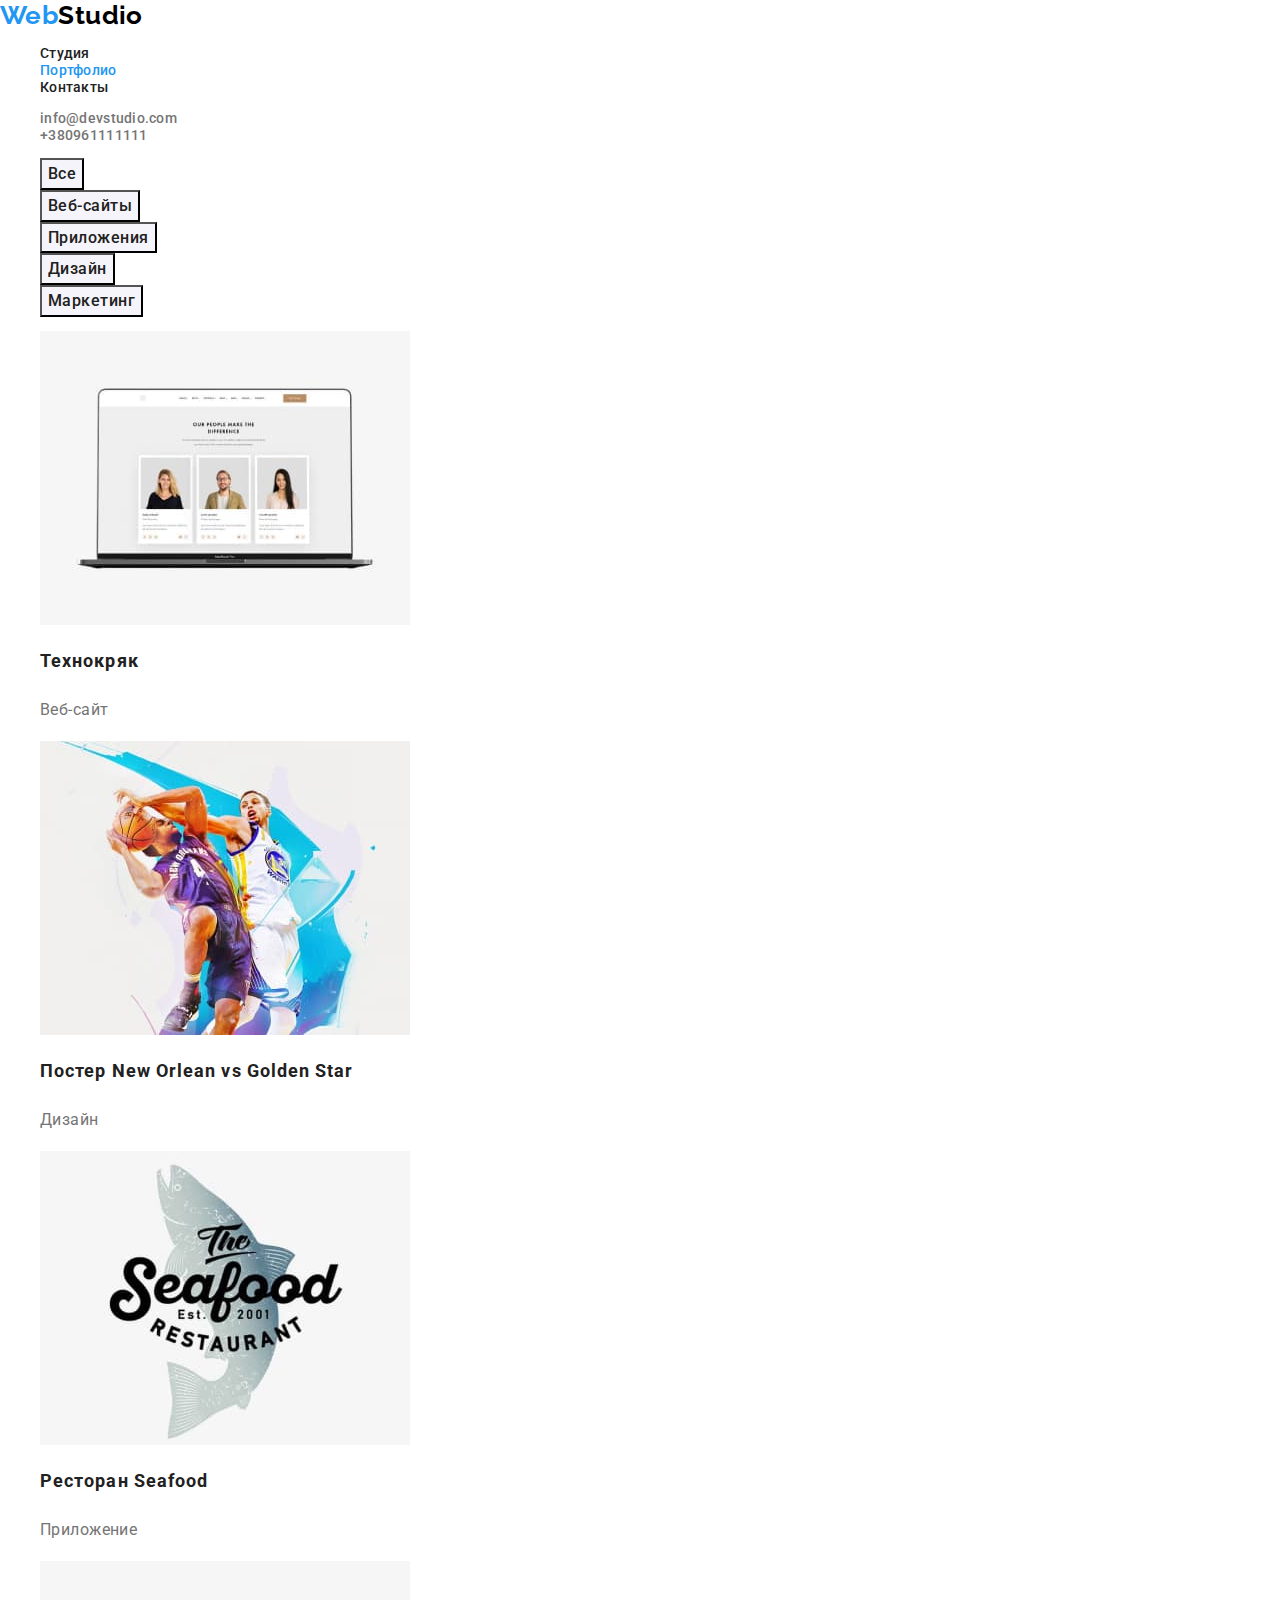
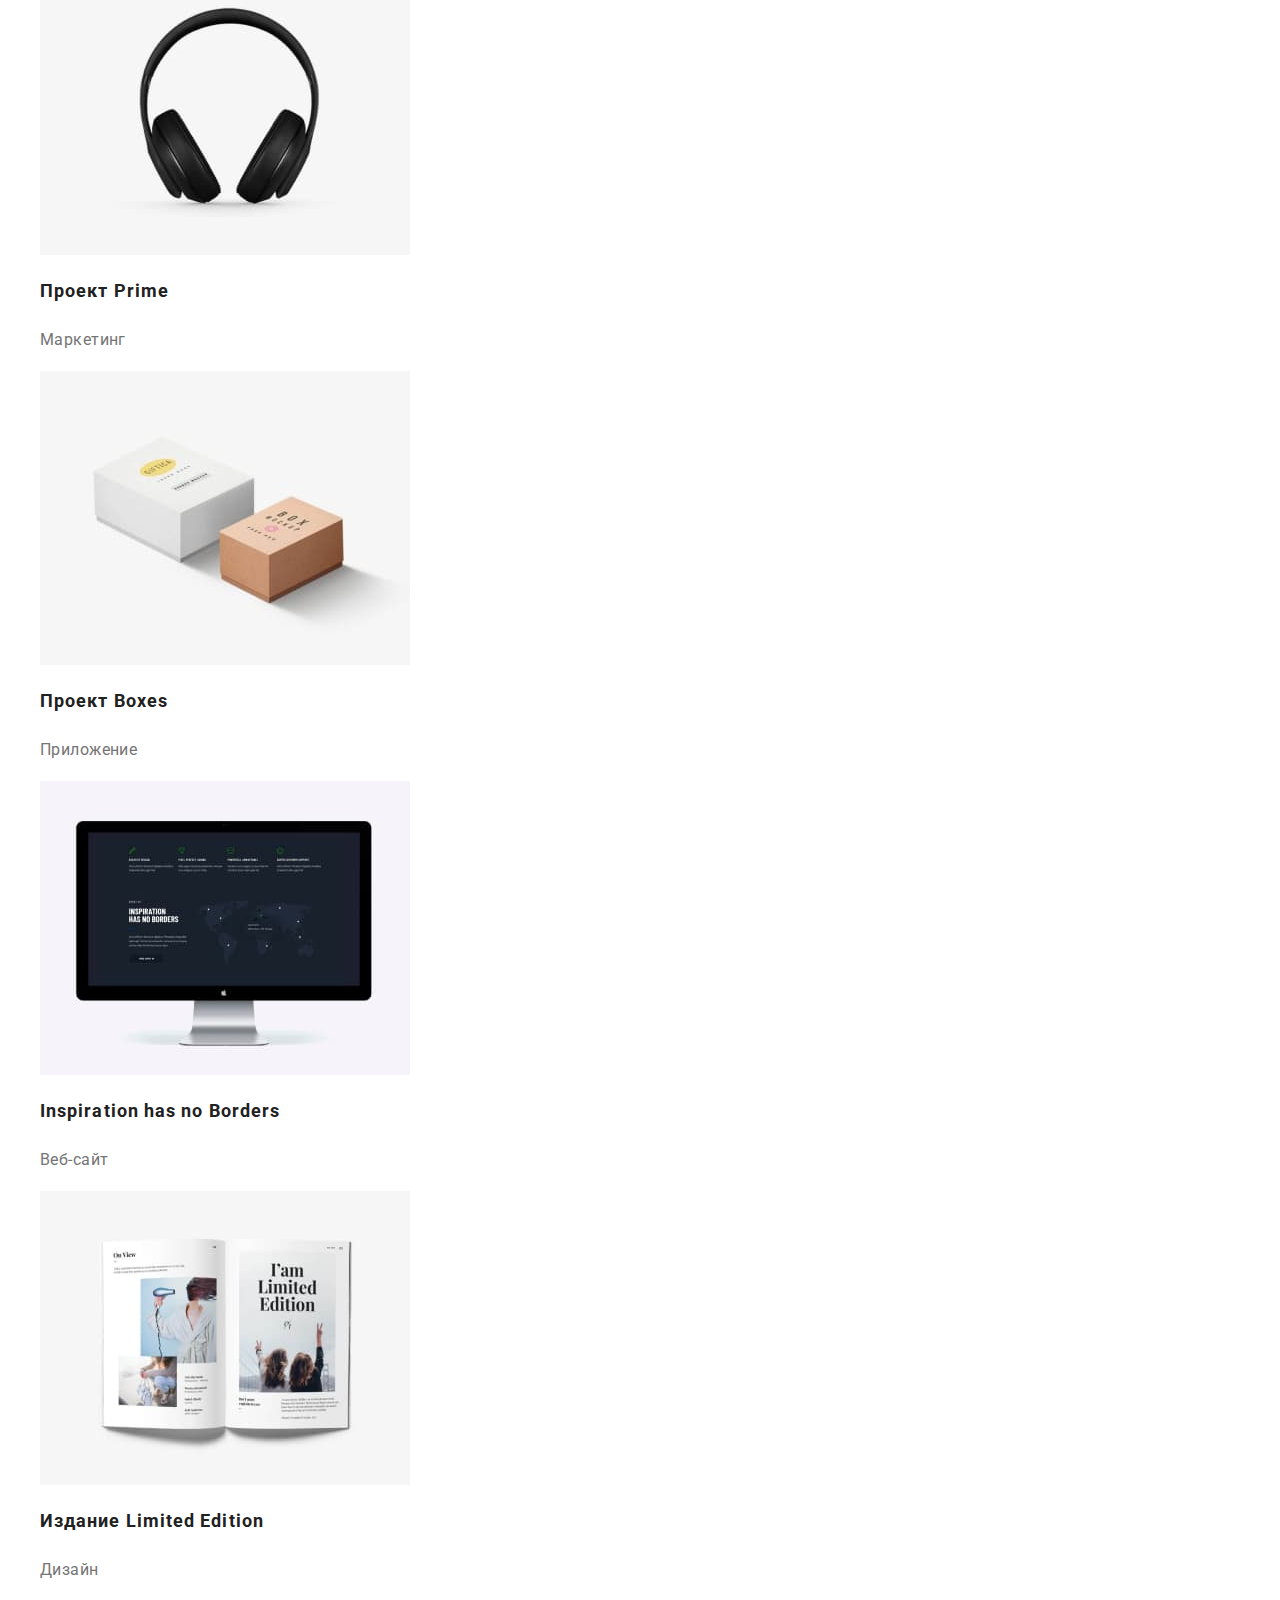
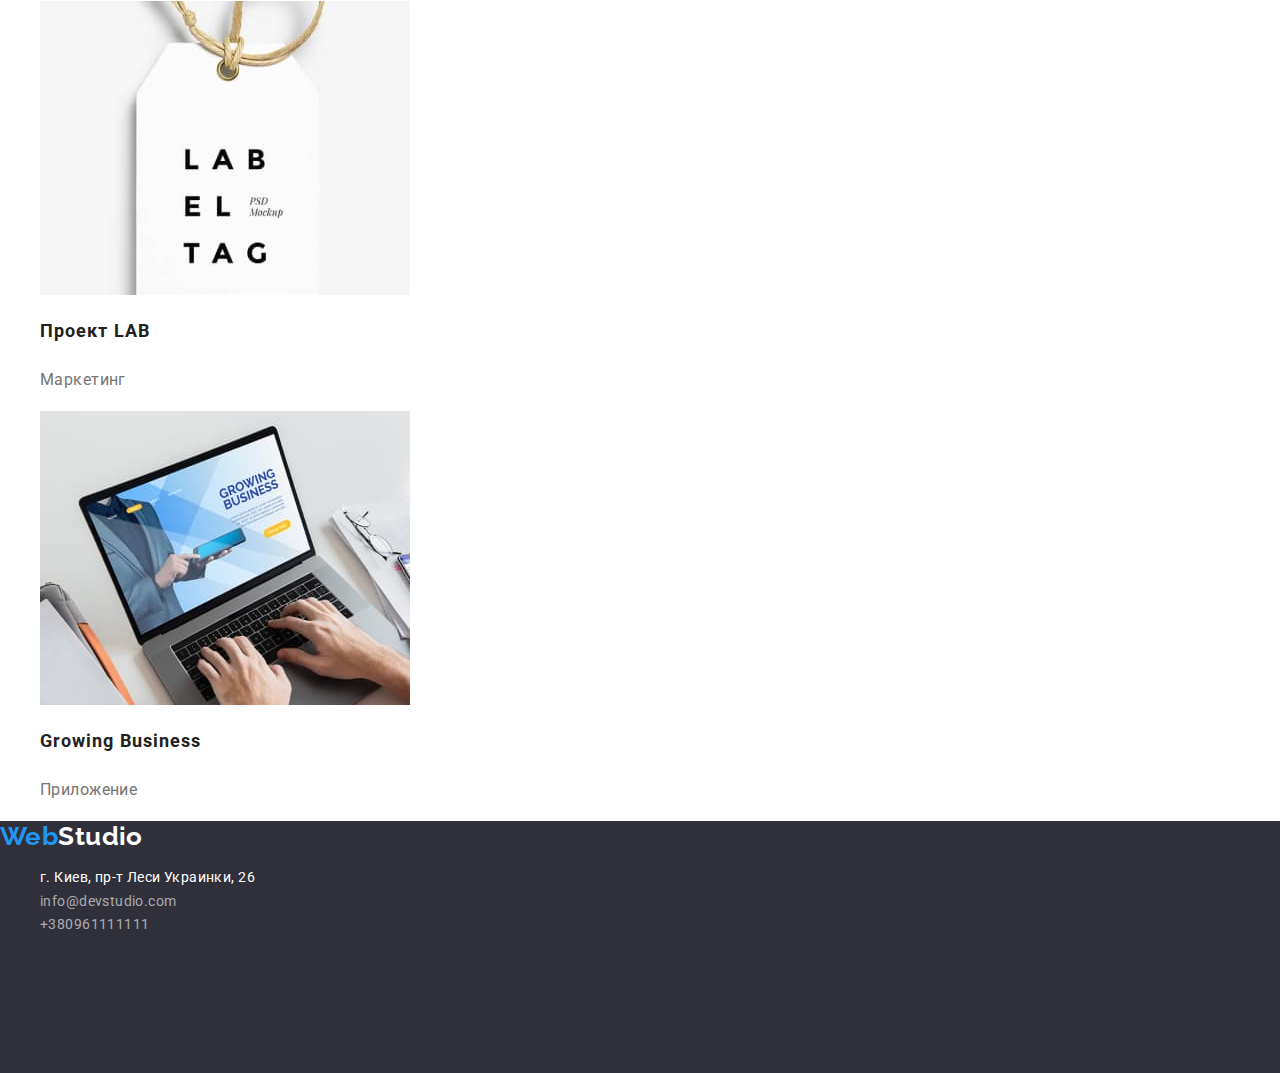
==== portfolio.html @ a6fd2a6d "скопировала папки из ДЗ2" ====
<!DOCTYPE html>
<html lang="ru">
  <head>
    <meta charset="UTF-8" />
    <meta http-equiv="X-UA-Compatible" content="IE=edge" />
    <meta name="viewport" content="width=device-width, initial-scale=1.0" />
    <title>Portfolio</title>
    <link rel="stylesheet" href="./css/normalize.css" />
    <link rel="stylesheet" href="./css/styles.css" />
    <link rel="preconnect" href="https://fonts.gstatic.com" />
    <link
      href="https://fonts.googleapis.com/css2?family=Raleway:wght@700&family=Roboto:wght@400;500;700;900&display=swap"
      rel="stylesheet"
    />
  </head>
  <body>
    <header>
      <nav>
        <a href="#studio" class="logo"
          ><span class="logo-part-one">Web</span><span class="logo-part-two">Studio</span>
        </a>

        <ul class="site-nav">
          <li><a href="./index.html" class="link">Студия</a></li>
          <li><a href="./portfolio.html" class="link current">Портфолио</a></li>
          <li><a href="#contacts" class="link">Контакты</a></li>
        </ul>
      </nav>

      <ul class="contacts">
        <li><a href="mailto:info@devstudio.com" class="link">info@devstudio.com</a></li>
        <li><a href="tel:+380961111111" class="link">+380961111111</a></li>
      </ul>
    </header>
    <main>
      <!--Работы-->
      <section class="section">
        <!--скрыть-->
        <h1 class="visually-hidden">Примеры работ</h1>

        <ul class="button-list">
          <li><button type="button" class="button">Все</button></li>
          <li><button type="button" class="button">Веб-сайты</button></li>
          <li><button type="button" class="button">Приложения</button></li>
          <li><button type="button" class="button">Дизайн</button></li>
          <li><button type="button" class="button">Маркетинг</button></li>
        </ul>

        <ul class="works-list">
          <li>
            <img src="./images/img1.jpg" alt="Веб-сайт" width="370" height="294" />
            <h2 class="work-title">Технокряк</h2>
            <p class="work-title-item">Веб-сайт</p>
          </li>
          <li>
            <img src="./images/img2.jpg" alt="Дизайн постера" width="370" height="294" />
            <h2 class="work-title">Постер New Orlean vs Golden Star</h2>
            <p class="work-title-item">Дизайн</p>
          </li>
          <li>
            <img src="./images/img3.jpg" alt="Приложение для ресторана" width="370" height="294" />
            <h2 class="work-title">Ресторан Seafood</h2>
            <p class="work-title-item">Приложение</p>
          </li>
          <li>
            <img src="./images/img4.jpg" alt="Разработка маркетингового проекта" width="370" height="294" />
            <h2 class="work-title">Проект Prime</h2>
            <p class="work-title-item">Маркетинг</p>
          </li>
          <li>
            <img src="./images/img5.jpg" alt="Разработка приложения" width="370" height="294" />
            <h2 class="work-title">Проект Boxes</h2>
            <p class="work-title-item">Приложение</p>
          </li>
          <li>
            <img src="./images/img6.jpg" alt="Разработка веб-сайта" width="370" height="294" />
            <h2 class="work-title">Inspiration has no Borders</h2>
            <p class="work-title-item">Веб-сайт</p>
          </li>
          <li>
            <img src="./images/img7.jpg" alt="Дизайн издания" width="370" height="294" />
            <h2 class="work-title">Издание Limited Edition</h2>
            <p class="work-title-item">Дизайн</p>
          </li>
          <li>
            <img src="./images/img8.jpg" alt="Разработка маркетингового проекта LAB" width="370" height="294" />
            <h2 class="work-title">Проект LAB</h2>
            <p class="work-title-item">Маркетинг</p>
          </li>
          <li>
            <img src="./images/img9.jpg" alt="Разработка приложения" width="370" height="294" />
            <h2 class="work-title">Growing Business</h2>
            <p class="work-title-item">Приложение</p>
          </li>
        </ul>
      </section>
    </main>
    <footer class="footer" id="contacts">
      <a class="logo-footer" href="./index.html" lang="en"
        ><span class="logo-part-one">Web</span><span class="logo-part-t">Studio</span>
      </a>

      <address class="address">
        <ul class="footer-list">
          <li>
            <a class="link" href="https://goo.gl/maps/3yur5tBAN58PeFfx5" rel="noopener noreferrer"
              >г. Киев, пр-т Леси Украинки, 26</a
            >
          </li>
          <li class="footer-contacts">
            <a class="link" href="mailto:info@devstudio.com">info@devstudio.com</a>
          </li>
          <li class="footer-contacts"><a class="link" href="tel:+380961111111">+380961111111</a></li>
        </ul>
      </address>
    </footer>
  </body>
</html>
---- css/styles.css ----
:root {
  --primary-text-color: #212121;
  --hero-text-color: #ffffff;
  --accent-color: #2196f3;
  --logo-text-color: #000000;
  --secondary-text-color: #757575;
  --footer-contact-color: #ffffff99;

  --primary-bg-color: #ffffff;
  --secondary-bg-color: #f5f4fa;
  --footer-bg-color: #2f303a;

  --primery-font-family: 'Roboto', sans-serif;
  --logo-font-family: 'Raleway', sans-serif;
}

body {
  background-color: var(--primary-bg-color);
  color: var(--primary-text-color);
  font-family: var(--primery-font-family);
  font-style: normal;
  font-weight: normal;
  font-size: 14px;
  letter-spacing: 0.03em;
}

.page-header {
}

/*Logo*/
.logo,
.logo-footer {
  font-family: var(--logo-font-family);
  text-decoration: none;
  font-size: 26px;
  line-height: 1.19;
  font-weight: 700;
}
.logo-part-one {
  color: var(--accent-color);
}
.logo-part-two {
  color: var(--logo-text-color);
}

/*Site-nav*/
ul {
  list-style: none;
  text-decoration: none;
}

.link {
  text-decoration: none;
}

.site-nav .link {
  color: var(--primary-text-color);
  font-weight: 500;

  line-height: 1.14;
  letter-spacing: 0.02em;
}

.site-nav .link:hover,
.site-nav .link:focus,
.contacts .link:hover,
.contacts .link:focus,
.footer-list .link:hover,
.footer-list .link:focus {
  color: var(--accent-color);
}
.site-nav .link.current {
  color: var(--accent-color);
}

.contacts .link {
  color: var(--secondary-text-color);
  font-weight: 500;
  line-height: 1.14;
  letter-spacing: 0.02em;
}

/*Main*/
.hero {
  width: 1600px;
  height: 600px;
  background-color: var(--footer-bg-color);
}
.hero-title {
  color: var(--hero-text-color);
  font-weight: 900;
  font-size: 44px;
  line-height: 1.36;
  text-align: center;
  letter-spacing: 0.06em;
  text-transform: uppercase;
}
/*Button*/
.hero-button {
  font-style: inherit;
  font-weight: 700;
  font-size: 16px;
  line-height: 1.87;
  display: flex;
  align-items: center;
  text-align: center;
  letter-spacing: 0.06em;
}

.hero-button,
.button {
  color: var(--primary-text-color);
  background-color: var(--secondary-bg-color);
  cursor: pointer;
  font-family: inherit;
}

.button:hover,
.button:focus,
.hero-button:hover,
.hero-button:focus {
  color: var(--hero-text-color);
  background-color: var(--accent-color);
}

/*
.section-title,
.feature-list.title .team-item-name {
  color: var(--primary-text-color);
} */

.section-title {
  font-weight: 700;
  font-size: 36px;
  line-height: 1.17px;
}

.title {
  font-weight: 700;
  font-size: 14px;
  line-height: 1.14;
  text-transform: uppercase;
}
.title-item {
  line-height: 1.71;
}
.team-item-name {
  font-weight: 500;
  font-size: 16px;
  line-height: 1.19;
}

.team-item-position {
  font-size: 16px;
  line-height: 1.19;
}
.title-item,
.team-item-position,
.work-title-item {
  color: var(--secondary-text-color);
}

.visually-hidden {
  position: absolute;
  width: 1px;
  height: 1px;
  margin: -1px;
  border: 0;
  padding: 0;
  white-space: nowrap;
  clip-path: inset(100%);
  clip: rect(0 0 0 0);
  overflow: hidden;
}

/*FOOTER*/
.footer {
  background-color: var(--footer-bg-color);
  position: absolute;
  width: 1600px;
  height: 252px;
  left: 0px;
}
.footer .link {
  color: var(--hero-text-color);
}

.address {
}

.footer-list {
  font-style: normal;
  line-height: 1.71;
}

.footer-contacts .link {
  color: var(--footer-contact-color);
}

.logo-part-t {
  color: var(--hero-text-color);
}

/*PORTFOLIO*/
.button {
  font-family: inherit;
  font-weight: 500;
  font-size: 16px;
  line-height: 1.62;
  text-align: center;
  letter-spacing: 0.03em;
}

.work-title {
  font-weight: 700;
  font-size: 18px;
  line-height: 2;
  letter-spacing: 0.06em;
}

.work-title-item {
  font-size: 16px;
  line-height: 1.87;
}
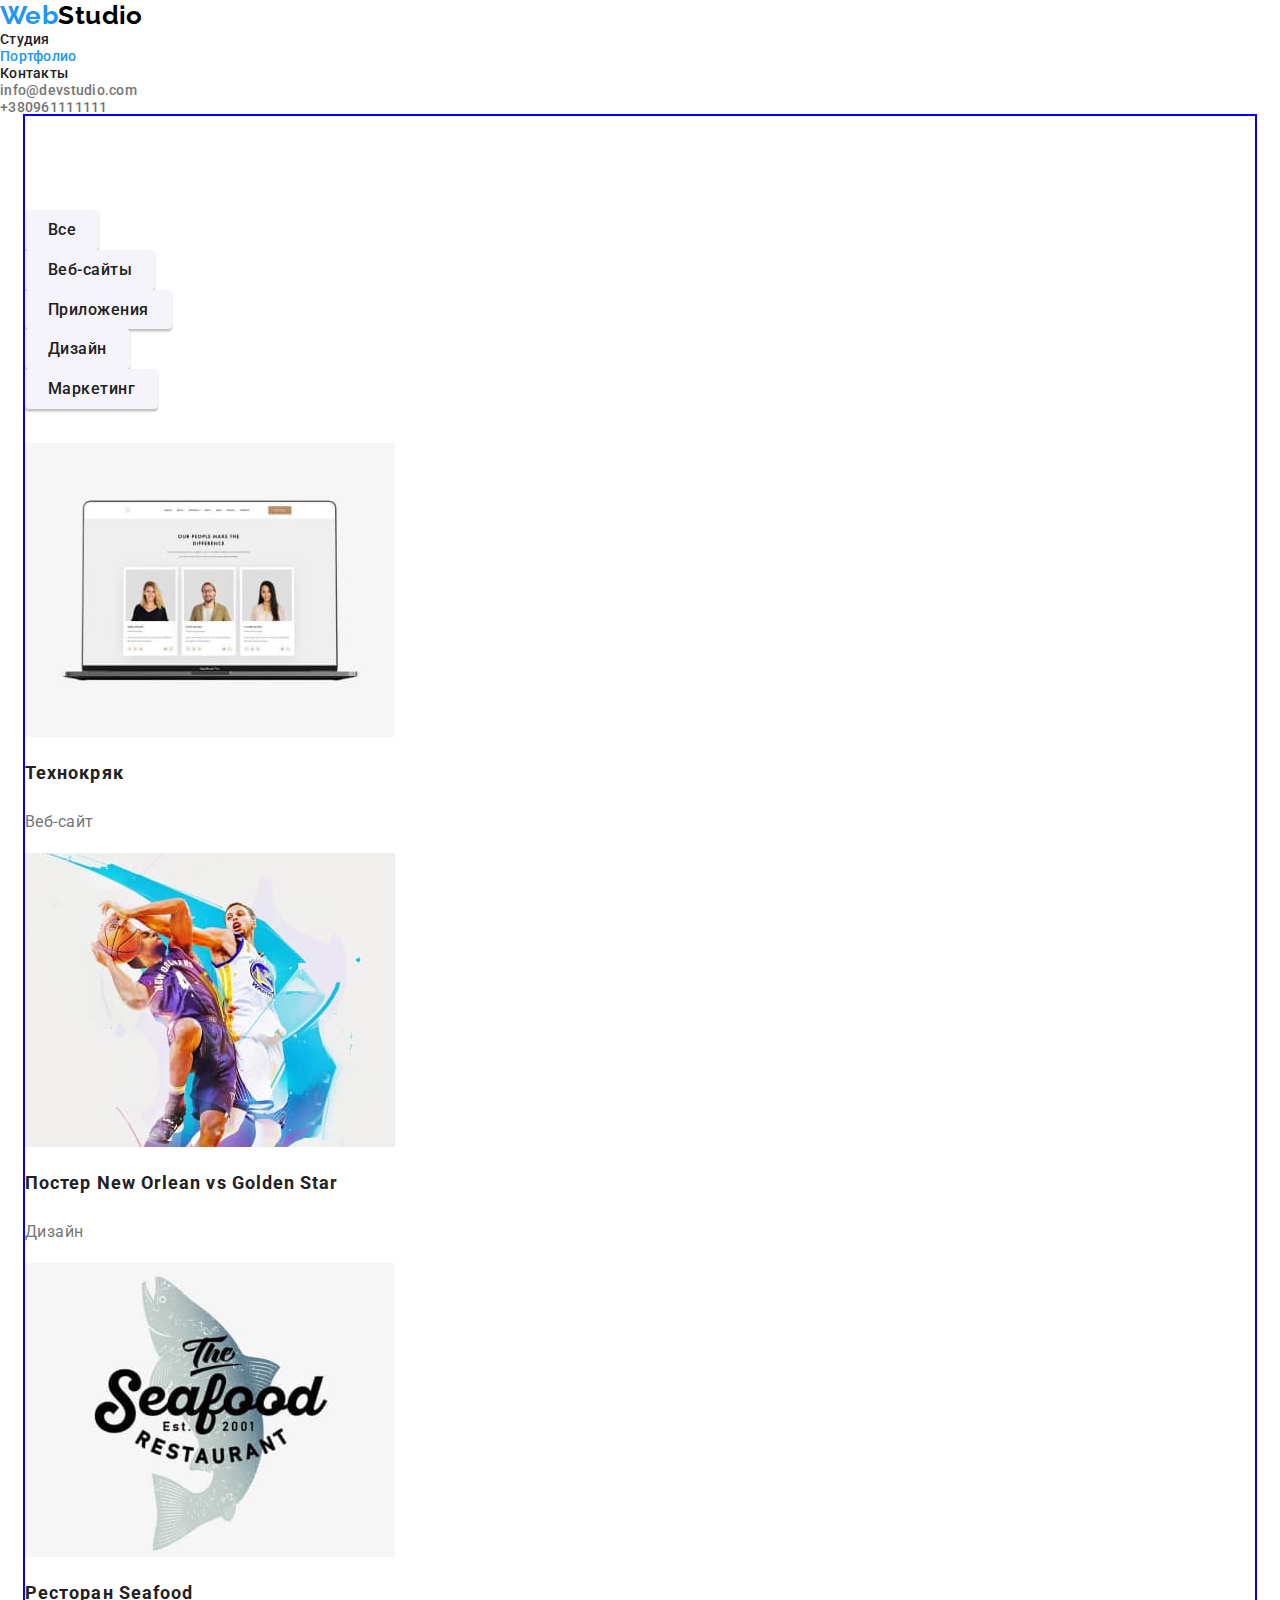
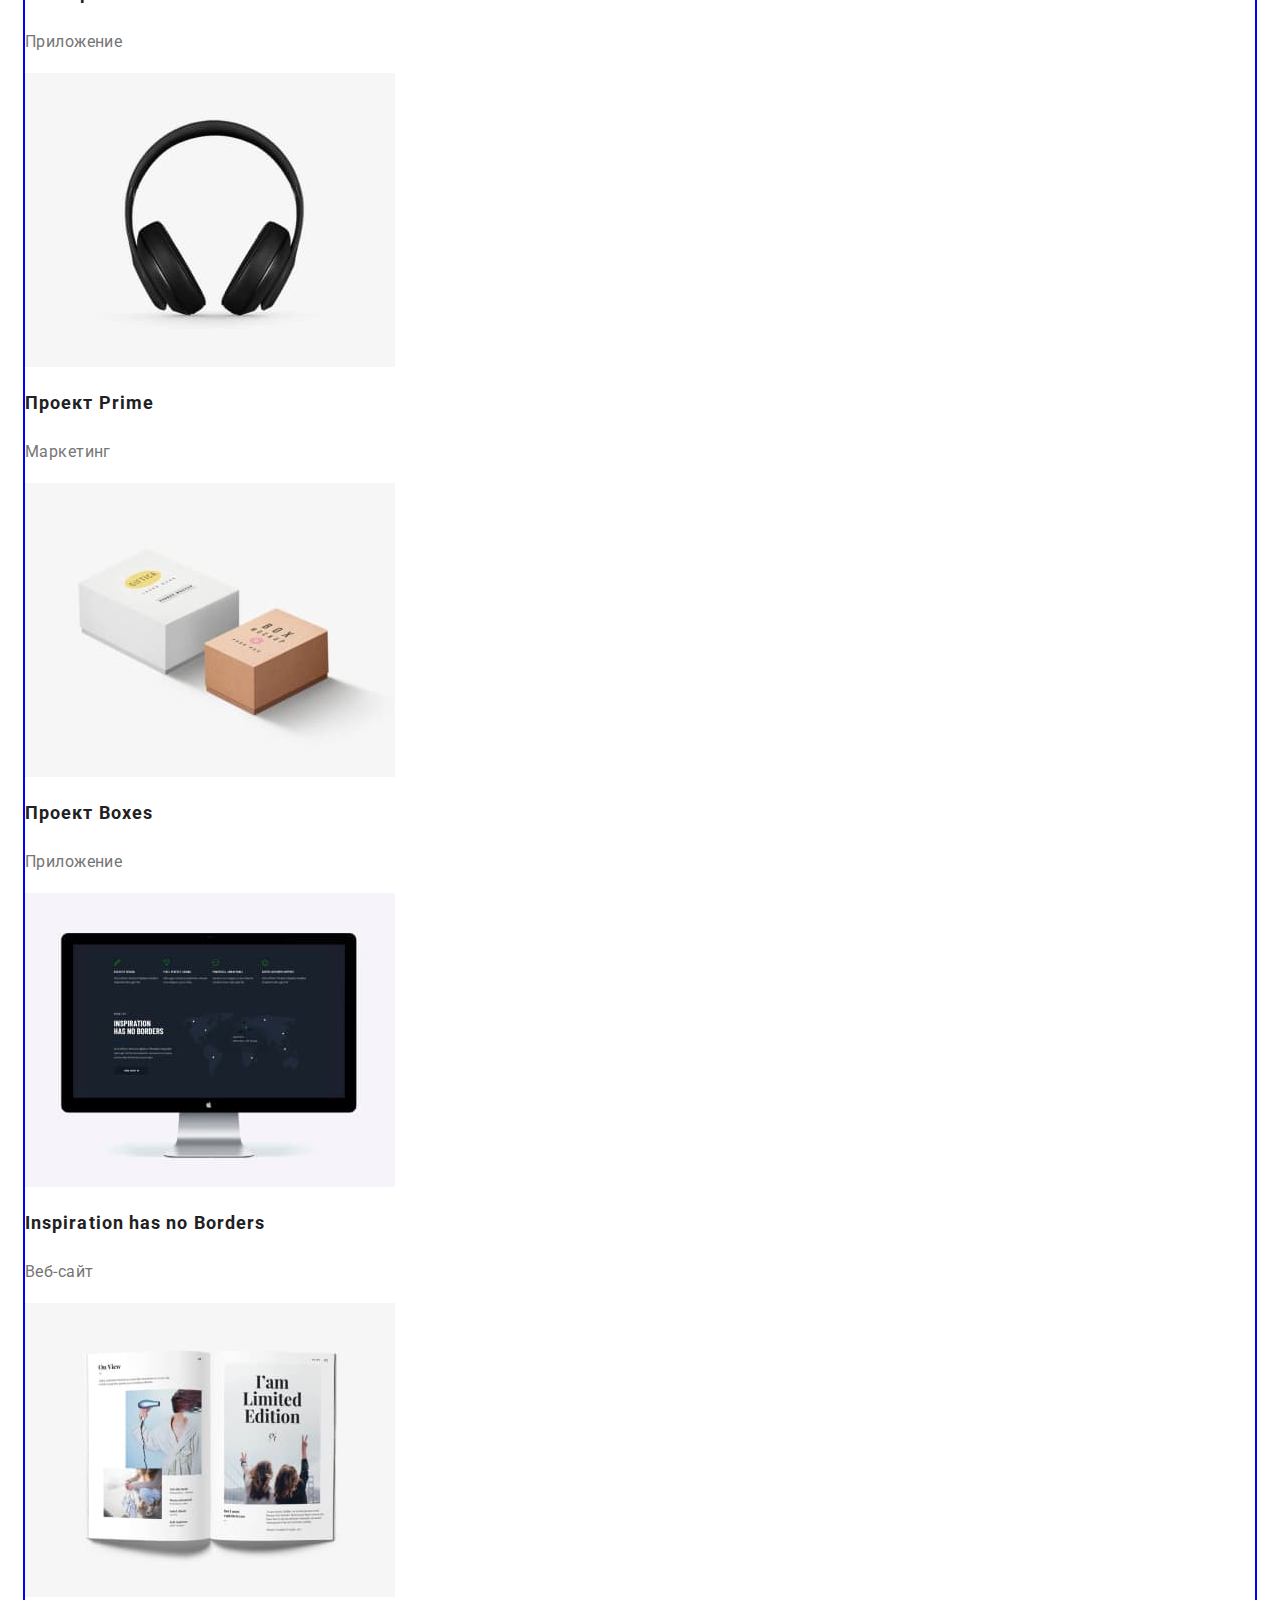
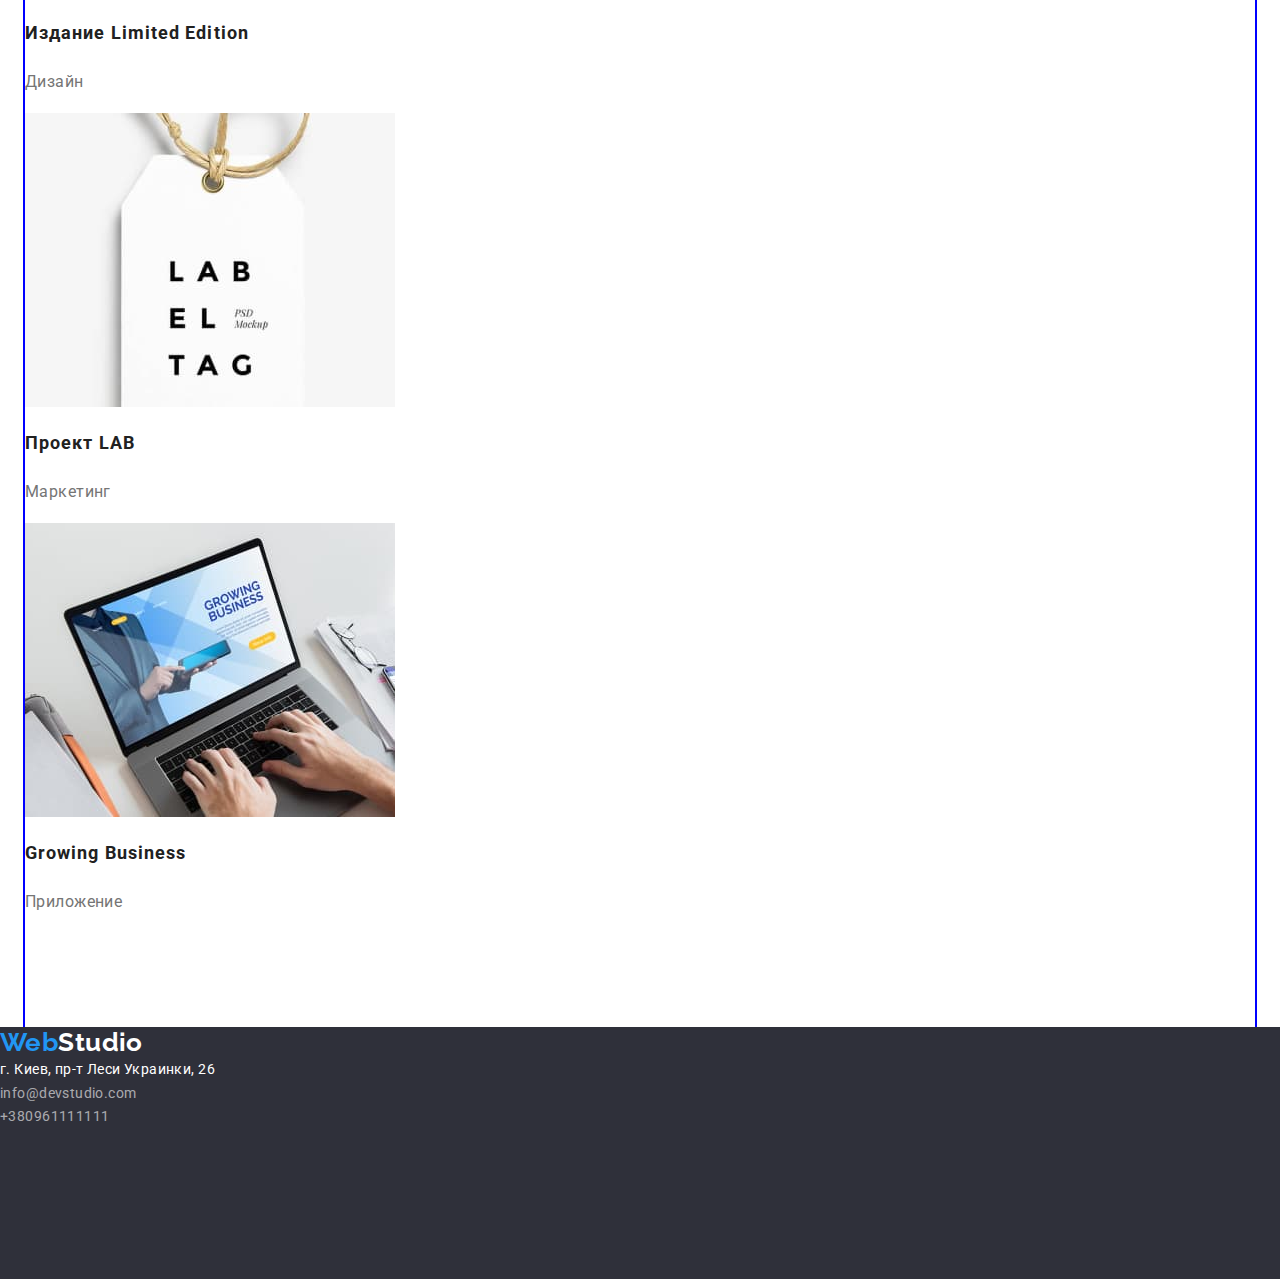
==== commit 6bcc7d8d: "css" ====
--- a/portfolio.html
+++ b/portfolio.html
@@ -5,13 +5,17 @@
     <meta http-equiv="X-UA-Compatible" content="IE=edge" />
     <meta name="viewport" content="width=device-width, initial-scale=1.0" />
     <title>Portfolio</title>
-    <link rel="stylesheet" href="./css/normalize.css" />
-    <link rel="stylesheet" href="./css/styles.css" />
+
     <link rel="preconnect" href="https://fonts.gstatic.com" />
     <link
       href="https://fonts.googleapis.com/css2?family=Raleway:wght@700&family=Roboto:wght@400;500;700;900&display=swap"
       rel="stylesheet"
     />
+    <link
+      rel="stylesheet"
+      href="https://cdnjs.cloudflare.com/ajax/libs/modern-normalize/1.0.0/modern-normalize.min.css"
+    />
+    <link rel="stylesheet" href="./css/styles.css" />
   </head>
   <body>
     <header>
@@ -35,64 +39,67 @@
     <main>
       <!--Работы-->
       <section class="section">
-        <!--скрыть-->
-        <h1 class="visually-hidden">Примеры работ</h1>
+        <div class="conteiner">
+          <!--скрыть-->
+          <h1 class="visually-hidden">Примеры работ</h1>
 
-        <ul class="button-list">
-          <li><button type="button" class="button">Все</button></li>
-          <li><button type="button" class="button">Веб-сайты</button></li>
-          <li><button type="button" class="button">Приложения</button></li>
-          <li><button type="button" class="button">Дизайн</button></li>
-          <li><button type="button" class="button">Маркетинг</button></li>
-        </ul>
-
-        <ul class="works-list">
-          <li>
-            <img src="./images/img1.jpg" alt="Веб-сайт" width="370" height="294" />
-            <h2 class="work-title">Технокряк</h2>
-            <p class="work-title-item">Веб-сайт</p>
-          </li>
-          <li>
-            <img src="./images/img2.jpg" alt="Дизайн постера" width="370" height="294" />
-            <h2 class="work-title">Постер New Orlean vs Golden Star</h2>
-            <p class="work-title-item">Дизайн</p>
-          </li>
-          <li>
-            <img src="./images/img3.jpg" alt="Приложение для ресторана" width="370" height="294" />
-            <h2 class="work-title">Ресторан Seafood</h2>
-            <p class="work-title-item">Приложение</p>
-          </li>
-          <li>
-            <img src="./images/img4.jpg" alt="Разработка маркетингового проекта" width="370" height="294" />
-            <h2 class="work-title">Проект Prime</h2>
-            <p class="work-title-item">Маркетинг</p>
-          </li>
-          <li>
-            <img src="./images/img5.jpg" alt="Разработка приложения" width="370" height="294" />
-            <h2 class="work-title">Проект Boxes</h2>
-            <p class="work-title-item">Приложение</p>
-          </li>
-          <li>
-            <img src="./images/img6.jpg" alt="Разработка веб-сайта" width="370" height="294" />
-            <h2 class="work-title">Inspiration has no Borders</h2>
-            <p class="work-title-item">Веб-сайт</p>
-          </li>
-          <li>
-            <img src="./images/img7.jpg" alt="Дизайн издания" width="370" height="294" />
-            <h2 class="work-title">Издание Limited Edition</h2>
-            <p class="work-title-item">Дизайн</p>
-          </li>
-          <li>
-            <img src="./images/img8.jpg" alt="Разработка маркетингового проекта LAB" width="370" height="294" />
-            <h2 class="work-title">Проект LAB</h2>
-            <p class="work-title-item">Маркетинг</p>
-          </li>
-          <li>
-            <img src="./images/img9.jpg" alt="Разработка приложения" width="370" height="294" />
-            <h2 class="work-title">Growing Business</h2>
-            <p class="work-title-item">Приложение</p>
-          </li>
-        </ul>
+          <div class="btn-p">
+            <ul class="button-list">
+              <li><button type="button" class="button">Все</button></li>
+              <li><button type="button" class="button">Веб-сайты</button></li>
+              <li><button type="button" class="button">Приложения</button></li>
+              <li><button type="button" class="button">Дизайн</button></li>
+              <li><button type="button" class="button">Маркетинг</button></li>
+            </ul>
+          </div>
+          <ul class="works-list">
+            <li>
+              <img src="./images/img1.jpg" alt="Веб-сайт" width="370" height="294" />
+              <h2 class="work-title">Технокряк</h2>
+              <p class="work-title-item">Веб-сайт</p>
+            </li>
+            <li>
+              <img src="./images/img2.jpg" alt="Дизайн постера" width="370" height="294" />
+              <h2 class="work-title">Постер New Orlean vs Golden Star</h2>
+              <p class="work-title-item">Дизайн</p>
+            </li>
+            <li>
+              <img src="./images/img3.jpg" alt="Приложение для ресторана" width="370" height="294" />
+              <h2 class="work-title">Ресторан Seafood</h2>
+              <p class="work-title-item">Приложение</p>
+            </li>
+            <li>
+              <img src="./images/img4.jpg" alt="Разработка маркетингового проекта" width="370" height="294" />
+              <h2 class="work-title">Проект Prime</h2>
+              <p class="work-title-item">Маркетинг</p>
+            </li>
+            <li>
+              <img src="./images/img5.jpg" alt="Разработка приложения" width="370" height="294" />
+              <h2 class="work-title">Проект Boxes</h2>
+              <p class="work-title-item">Приложение</p>
+            </li>
+            <li>
+              <img src="./images/img6.jpg" alt="Разработка веб-сайта" width="370" height="294" />
+              <h2 class="work-title">Inspiration has no Borders</h2>
+              <p class="work-title-item">Веб-сайт</p>
+            </li>
+            <li>
+              <img src="./images/img7.jpg" alt="Дизайн издания" width="370" height="294" />
+              <h2 class="work-title">Издание Limited Edition</h2>
+              <p class="work-title-item">Дизайн</p>
+            </li>
+            <li>
+              <img src="./images/img8.jpg" alt="Разработка маркетингового проекта LAB" width="370" height="294" />
+              <h2 class="work-title">Проект LAB</h2>
+              <p class="work-title-item">Маркетинг</p>
+            </li>
+            <li>
+              <img src="./images/img9.jpg" alt="Разработка приложения" width="370" height="294" />
+              <h2 class="work-title">Growing Business</h2>
+              <p class="work-title-item">Приложение</p>
+            </li>
+          </ul>
+        </div>
       </section>
     </main>
     <footer class="footer" id="contacts">
--- a/css/styles.css
+++ b/css/styles.css
@@ -1,3 +1,23 @@
+html {
+  box-sizing: border-box;
+}
+
+*,
+*::before,
+*::after {
+  box-sizing: inherit;
+}
+
+.conteiner {
+  margin-left: auto;
+  margin-right: auto;
+  margin-top: 0;
+  margin-bottom: 0;
+  padding-top: 94px;
+  padding-bottom: 94px;
+  width: 1230px;
+  outline: 2px solid blue;
+}
 :root {
   --primary-text-color: #212121;
   --hero-text-color: #ffffff;
@@ -25,6 +45,7 @@
 }
 
 .page-header {
+  border-color: rgb(139, 177, 102);
 }
 
 /*Logo*/
@@ -47,6 +68,8 @@
 ul {
   list-style: none;
   text-decoration: none;
+  padding: 0;
+  margin: 0;
 }
 
 .link {
@@ -85,13 +108,17 @@
   width: 1600px;
   height: 600px;
   background-color: var(--footer-bg-color);
+  text-align: center;
 }
 .hero-title {
+  margin-top: 0;
+  margin-bottom: 30px;
+
   color: var(--hero-text-color);
   font-weight: 900;
   font-size: 44px;
   line-height: 1.36;
-  text-align: center;
+
   letter-spacing: 0.06em;
   text-transform: uppercase;
 }
@@ -105,6 +132,10 @@
   align-items: center;
   text-align: center;
   letter-spacing: 0.06em;
+  /* background: #2196f3;
+  box-shadow: 0px 4px 4px rgba(0, 0, 0, 0.15);*/
+  border-radius: 4px;
+  border: 1px solid transparent;
 }
 
 .hero-button,
@@ -130,27 +161,44 @@
 } */
 
 .section-title {
+  margin-top: 0;
+  margin-bottom: 50px;
+  text-align: center;
   font-weight: 700;
   font-size: 36px;
   line-height: 1.17px;
 }
 
 .title {
+  margin-top: 0;
+  margin-bottom: 10px;
   font-weight: 700;
   font-size: 14px;
   line-height: 1.14;
   text-transform: uppercase;
 }
+
+.team-foto {
+  margin-top: 0;
+  margin-bottom: 30px;
+}
+
 .title-item {
+  margin-top: 0;
+  margin-bottom: 30px; /* */
   line-height: 1.71;
 }
 .team-item-name {
+  margin-top: 0;
+  margin-bottom: 10px;
   font-weight: 500;
   font-size: 16px;
   line-height: 1.19;
 }
 
 .team-item-position {
+  margin-top: 0;
+  margin-bottom: 30px;
   font-size: 16px;
   line-height: 1.19;
 }
@@ -202,13 +250,20 @@
 }
 
 /*PORTFOLIO*/
+.btn-p {
+  margin-top: 0;
+  margin-bottom: 34px;
+}
 .button {
-  font-family: inherit;
   font-weight: 500;
   font-size: 16px;
   line-height: 1.62;
   text-align: center;
   letter-spacing: 0.03em;
+  box-shadow: 0px 3px 1px rgba(0, 0, 0, 0.1), 0px 1px 2px rgba(0, 0, 0, 0.08), 0px 2px 2px rgba(0, 0, 0, 0.12);
+  border-radius: 4px;
+  padding: 6px 22px;
+  border: 1px solid transparent;
 }
 
 .work-title {
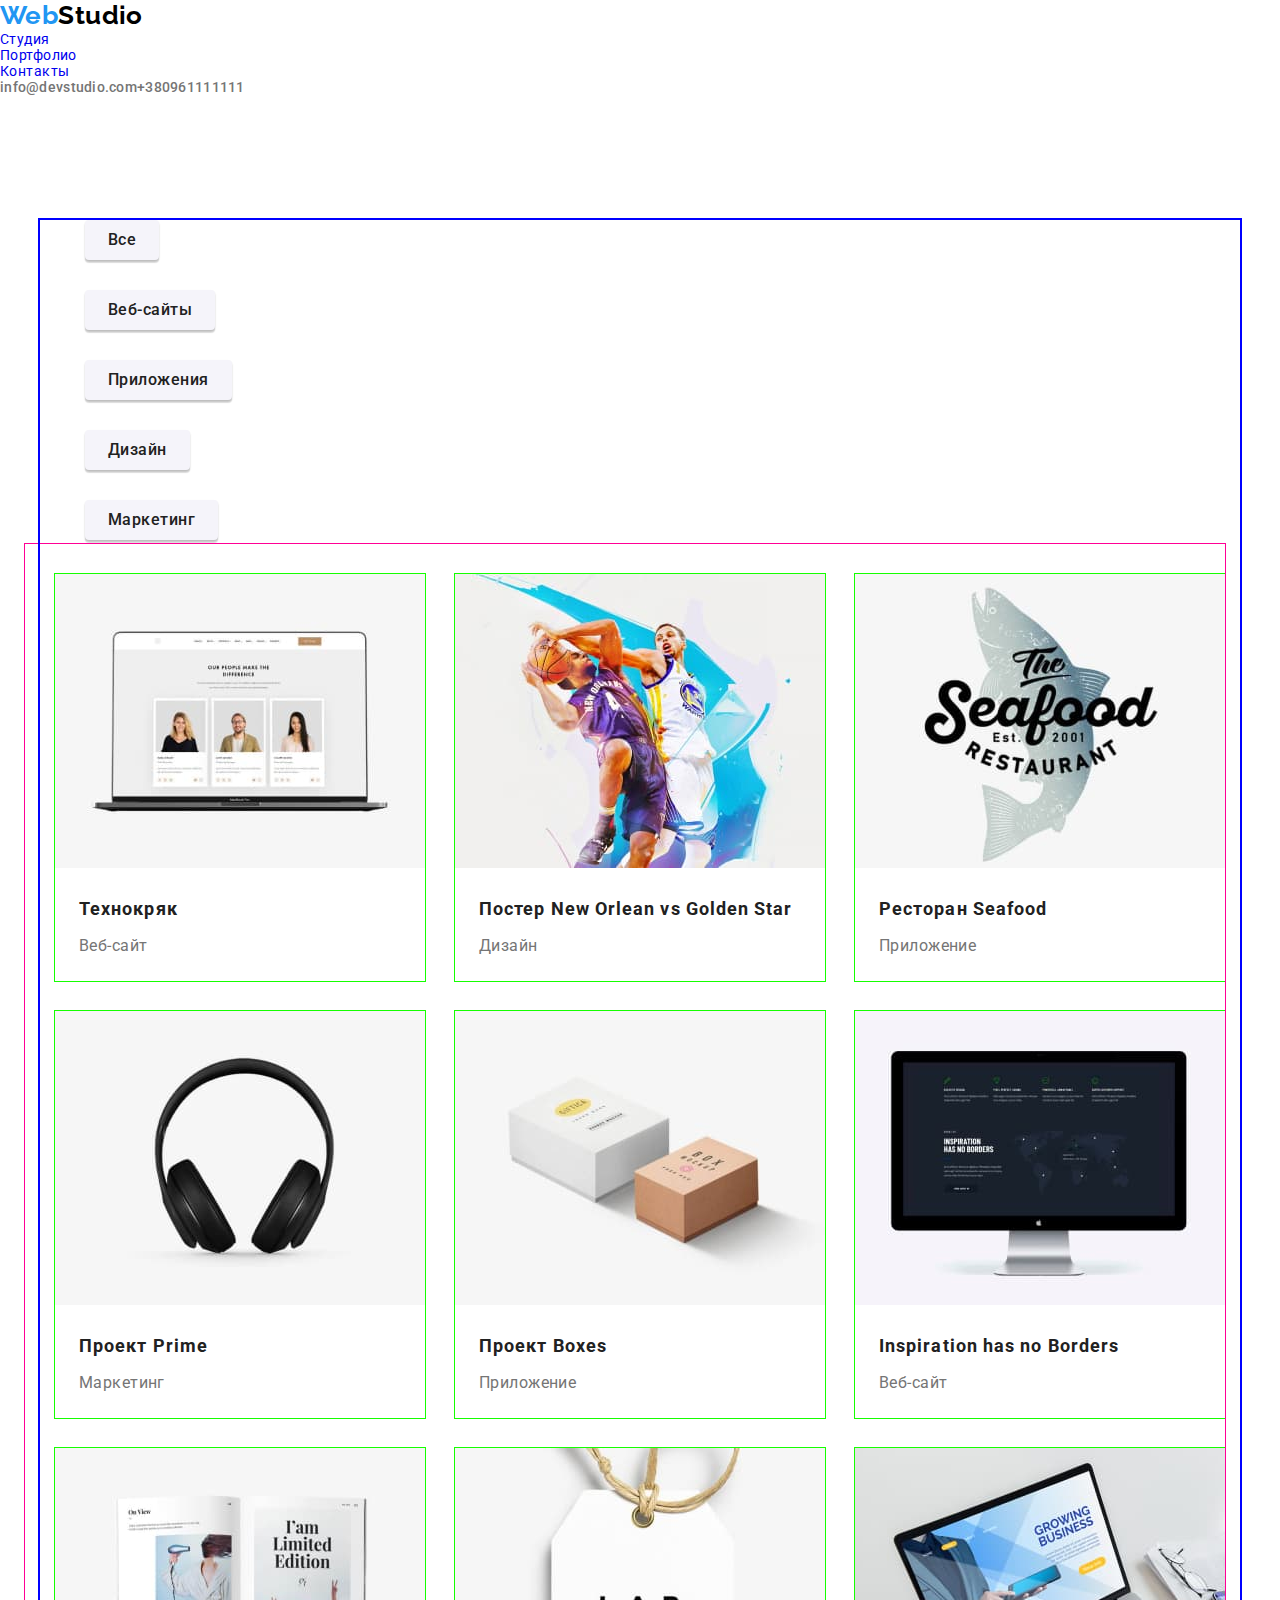
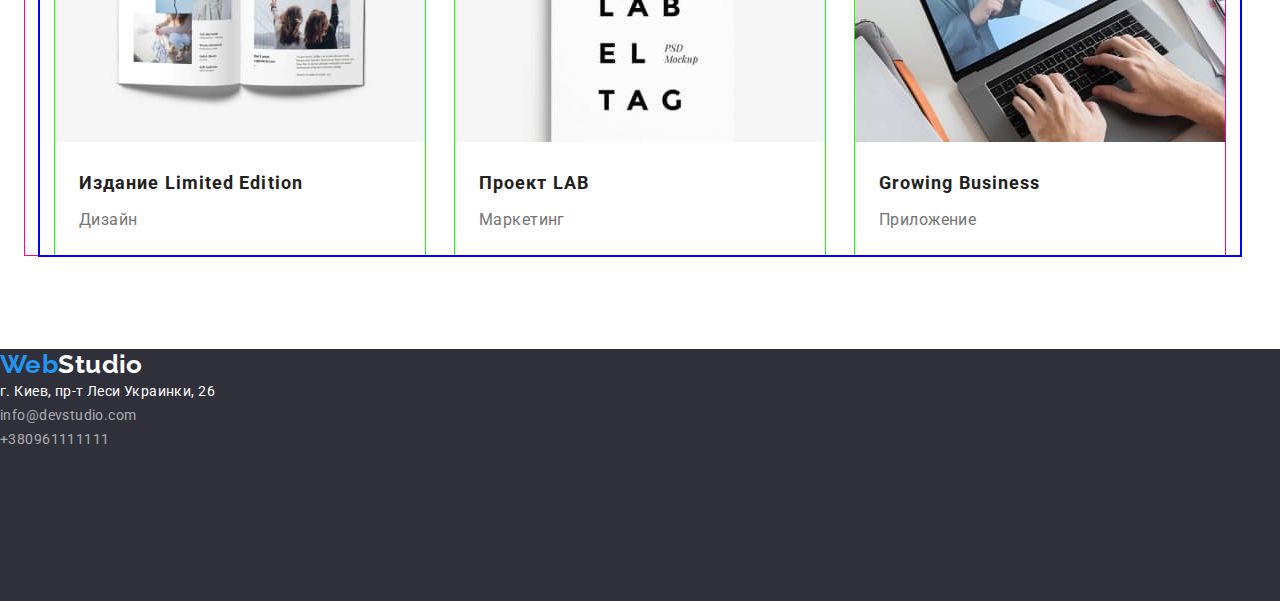
==== commit 908f7504: "доделать кнопки" ====
--- a/portfolio.html
+++ b/portfolio.html
@@ -45,56 +45,68 @@
 
           <div class="btn-p">
             <ul class="button-list">
-              <li><button type="button" class="button">Все</button></li>
-              <li><button type="button" class="button">Веб-сайты</button></li>
-              <li><button type="button" class="button">Приложения</button></li>
-              <li><button type="button" class="button">Дизайн</button></li>
-              <li><button type="button" class="button">Маркетинг</button></li>
+              <li class="item"><button type="button" class="button">Все</button></li>
+              <li class="item"><button type="button" class="button">Веб-сайты</button></li>
+              <li class="item"><button type="button" class="button">Приложения</button></li>
+              <li class="item"><button type="button" class="button">Дизайн</button></li>
+              <li class="item"><button type="button" class="button">Маркетинг</button></li>
             </ul>
           </div>
           <ul class="works-list">
-            <li>
-              <img src="./images/img1.jpg" alt="Веб-сайт" width="370" height="294" />
+            <li class="item">
+              <img class="works-foto" src="./images/img1.jpg" alt="Веб-сайт" width="370" height="294" />
               <h2 class="work-title">Технокряк</h2>
               <p class="work-title-item">Веб-сайт</p>
             </li>
-            <li>
-              <img src="./images/img2.jpg" alt="Дизайн постера" width="370" height="294" />
+            <li class="item">
+              <img class="works-foto" src="./images/img2.jpg" alt="Дизайн постера" width="370" height="294" />
               <h2 class="work-title">Постер New Orlean vs Golden Star</h2>
               <p class="work-title-item">Дизайн</p>
             </li>
-            <li>
-              <img src="./images/img3.jpg" alt="Приложение для ресторана" width="370" height="294" />
+            <li class="item">
+              <img class="works-foto" src="./images/img3.jpg" alt="Приложение для ресторана" width="370" height="294" />
               <h2 class="work-title">Ресторан Seafood</h2>
               <p class="work-title-item">Приложение</p>
             </li>
-            <li>
-              <img src="./images/img4.jpg" alt="Разработка маркетингового проекта" width="370" height="294" />
+            <li class="item">
+              <img
+                class="works-foto"
+                src="./images/img4.jpg"
+                alt="Разработка маркетингового проекта"
+                width="370"
+                height="294"
+              />
               <h2 class="work-title">Проект Prime</h2>
               <p class="work-title-item">Маркетинг</p>
             </li>
-            <li>
-              <img src="./images/img5.jpg" alt="Разработка приложения" width="370" height="294" />
+            <li class="item">
+              <img class="works-foto" src="./images/img5.jpg" alt="Разработка приложения" width="370" height="294" />
               <h2 class="work-title">Проект Boxes</h2>
               <p class="work-title-item">Приложение</p>
             </li>
-            <li>
-              <img src="./images/img6.jpg" alt="Разработка веб-сайта" width="370" height="294" />
+            <li class="item">
+              <img class="works-foto" src="./images/img6.jpg" alt="Разработка веб-сайта" width="370" height="294" />
               <h2 class="work-title">Inspiration has no Borders</h2>
               <p class="work-title-item">Веб-сайт</p>
             </li>
-            <li>
-              <img src="./images/img7.jpg" alt="Дизайн издания" width="370" height="294" />
+            <li class="item">
+              <img class="works-foto" src="./images/img7.jpg" alt="Дизайн издания" width="370" height="294" />
               <h2 class="work-title">Издание Limited Edition</h2>
               <p class="work-title-item">Дизайн</p>
             </li>
-            <li>
-              <img src="./images/img8.jpg" alt="Разработка маркетингового проекта LAB" width="370" height="294" />
+            <li class="item">
+              <img
+                class="works-foto"
+                src="./images/img8.jpg"
+                alt="Разработка маркетингового проекта LAB"
+                width="370"
+                height="294"
+              />
               <h2 class="work-title">Проект LAB</h2>
               <p class="work-title-item">Маркетинг</p>
             </li>
-            <li>
-              <img src="./images/img9.jpg" alt="Разработка приложения" width="370" height="294" />
+            <li class="item">
+              <img class="works-foto" src="./images/img9.jpg" alt="Разработка приложения" width="370" height="294" />
               <h2 class="work-title">Growing Business</h2>
               <p class="work-title-item">Приложение</p>
             </li>
--- a/css/styles.css
+++ b/css/styles.css
@@ -13,9 +13,9 @@
   margin-right: auto;
   margin-top: 0;
   margin-bottom: 0;
-  padding-top: 94px;
-  padding-bottom: 94px;
-  width: 1230px;
+  padding-right: 15px;
+  padding-left: 15px;
+  width: 1200px;
   outline: 2px solid blue;
 }
 :root {
@@ -44,10 +44,26 @@
   letter-spacing: 0.03em;
 }
 
+h1,
+h2,
+h3,
+p {
+  margin-top: 0px;
+}
+
+.page-header .conteiner {
+  display: flex;
+  align-items: center;
+  justify-content: flex-start;
+}
+
+.nav {
+  margin-right: auto;
+}
 .page-header {
-  border-color: rgb(139, 177, 102);
-}
-
+  padding-top: 24px;
+  padding-bottom: 25px;
+}
 /*Logo*/
 .logo,
 .logo-footer {
@@ -63,39 +79,66 @@
 .logo-part-two {
   color: var(--logo-text-color);
 }
-
-/*Site-nav*/
+.logo {
+  display: inline-block;
+  margin-right: 93px;
+}
+
+/*Menu */
 ul {
+  padding: 0;
+  margin: 0;
   list-style: none;
   text-decoration: none;
-  padding: 0;
-  margin: 0;
 }
 
 .link {
   text-decoration: none;
 }
 
-.site-nav .link {
+.menu {
+  display: inline-flex;
+}
+.menu .link {
+  display: block;
+  padding-top: 32px;
+  padding-bottom: 32px;
+
   color: var(--primary-text-color);
   font-weight: 500;
-
   line-height: 1.14;
   letter-spacing: 0.02em;
 }
 
-.site-nav .link:hover,
-.site-nav .link:focus,
+.menu-item:not(:last-child) {
+  outline: 1px solid red; /*убрать*/
+  margin-right: 50px;
+}
+
+.menu .link:hover,
+.menu .link:focus,
 .contacts .link:hover,
 .contacts .link:focus,
 .footer-list .link:hover,
 .footer-list .link:focus {
   color: var(--accent-color);
 }
-.site-nav .link.current {
+
+.menu .link.current {
   color: var(--accent-color);
 }
 
+/*Contacts*/
+.contacts {
+  display: inline-flex;
+}
+.contacts > .item {
+  margin: 0px;
+}
+
+.contacts .item + .item {
+  margin-left: 50px;
+}
 .contacts .link {
   color: var(--secondary-text-color);
   font-weight: 500;
@@ -105,42 +148,60 @@
 
 /*Main*/
 .hero {
-  width: 1600px;
-  height: 600px;
   background-color: var(--footer-bg-color);
   text-align: center;
 }
+.conteiner .hero-content {
+  margin-left: 252px;
+  margin-right: 252px;
+  text-align: center;
+}
+
+.hero-content {
+  width: calc((100% / 12) * 7);
+
+  /* */
+}
 .hero-title {
-  margin-top: 0;
+  /**/
+
   margin-bottom: 30px;
-
   color: var(--hero-text-color);
   font-weight: 900;
   font-size: 44px;
   line-height: 1.36;
-
   letter-spacing: 0.06em;
   text-transform: uppercase;
 }
+
 /*Button*/
 .hero-button {
+  margin-right: 200px;
+  margin-left: 200px;
+
+  margin-bottom: 200px;
+  min-width: 200px;
+  min-height: 50px;
+  padding: 10px 32px;
+  display: flex;
+  align-items: center;
+
+  /* background: #2196f3;
+  box-shadow: 0px 4px 4px rgba(0, 0, 0, 0.15);*/
+  border-radius: 4px;
+  border: 1px solid transparent;
   font-style: inherit;
   font-weight: 700;
   font-size: 16px;
   line-height: 1.87;
-  display: flex;
-  align-items: center;
-  text-align: center;
+
   letter-spacing: 0.06em;
-  /* background: #2196f3;
-  box-shadow: 0px 4px 4px rgba(0, 0, 0, 0.15);*/
-  border-radius: 4px;
-  border: 1px solid transparent;
 }
 
 .hero-button,
 .button {
   color: var(--primary-text-color);
+
   background-color: var(--secondary-bg-color);
   cursor: pointer;
   font-family: inherit;
@@ -160,16 +221,43 @@
   color: var(--primary-text-color);
 } */
 
+.section {
+  padding-top: 94px;
+  padding-bottom: 94px;
+}
+
+.team {
+  background-color: var(--secondary-bg-color);
+}
+
+/*Feature*/
 .section-title {
-  margin-top: 0;
   margin-bottom: 50px;
+  /* padding-top: 94px;
+  padding-bottom: 50px;*/
   text-align: center;
   font-weight: 700;
   font-size: 36px;
   line-height: 1.17px;
 }
 
-.title {
+.feature-list {
+  display: flex;
+  flex-wrap: nowrap;
+
+  outline: 1px solid rgb(255, 0, 149);
+  padding: 0px;
+  margin: 0px;
+
+  margin-top: -30px;
+  margin-left: -30px;
+}
+
+.feature-list > .item {
+  flex-basis: calc((100% - 4 * 30px) / 4);
+}
+
+.feature-title {
   margin-top: 0;
   margin-bottom: 10px;
   font-weight: 700;
@@ -177,6 +265,34 @@
   line-height: 1.14;
   text-transform: uppercase;
 }
+/*Occupation*/
+.occupation-list {
+  display: flex;
+  flex-wrap: nowrap;
+
+  margin-top: -30px;
+  margin-left: -30px;
+}
+.occupation-list > .item {
+  flex-basis: calc((100% - 3 * 30px) / 3);
+  text-align: center;
+}
+/*Team*/
+.item {
+  margin-top: 30px;
+  margin-left: 30px;
+}
+.card-set {
+  display: flex;
+  flex-wrap: wrap;
+  margin-top: -30px;
+  margin-left: -30px;
+}
+
+.team-item {
+  flex-basis: calc((100% - 4 * 30px) / 4);
+  text-align: center;
+}
 
 .team-foto {
   margin-top: 0;
@@ -188,6 +304,7 @@
   margin-bottom: 30px; /* */
   line-height: 1.71;
 }
+
 .team-item-name {
   margin-top: 0;
   margin-bottom: 10px;
@@ -224,10 +341,9 @@
 /*FOOTER*/
 .footer {
   background-color: var(--footer-bg-color);
-  position: absolute;
-  width: 1600px;
+
   height: 252px;
-  left: 0px;
+  /*left: 0px;position: absolute;*/
 }
 .footer .link {
   color: var(--hero-text-color);
@@ -266,7 +382,35 @@
   border: 1px solid transparent;
 }
 
+.works-list > .item {
+  outline: 1px solid rgb(21, 255, 0);
+  flex-basis: calc((100% - 3 * 30px) / 3);
+
+  margin-left: 30px;
+  margin-top: 30px;
+}
+
+.works-list {
+  outline: 1px solid rgb(255, 0, 149);
+  padding: 0px;
+  margin: 0px;
+  list-style: none;
+  display: flex;
+  flex-wrap: wrap;
+
+  margin-left: -30px;
+  margin-top: -30px;
+}
+
+.works-foto {
+  margin-bottom: 20px;
+}
+
 .work-title {
+  margin-right: 24px;
+  margin-left: 24px;
+  margin-bottom: 4px;
+
   font-weight: 700;
   font-size: 18px;
   line-height: 2;
@@ -274,6 +418,10 @@
 }
 
 .work-title-item {
+  margin-right: 24px;
+  margin-left: 24px;
+  margin-bottom: 20px;
+
   font-size: 16px;
   line-height: 1.87;
 }
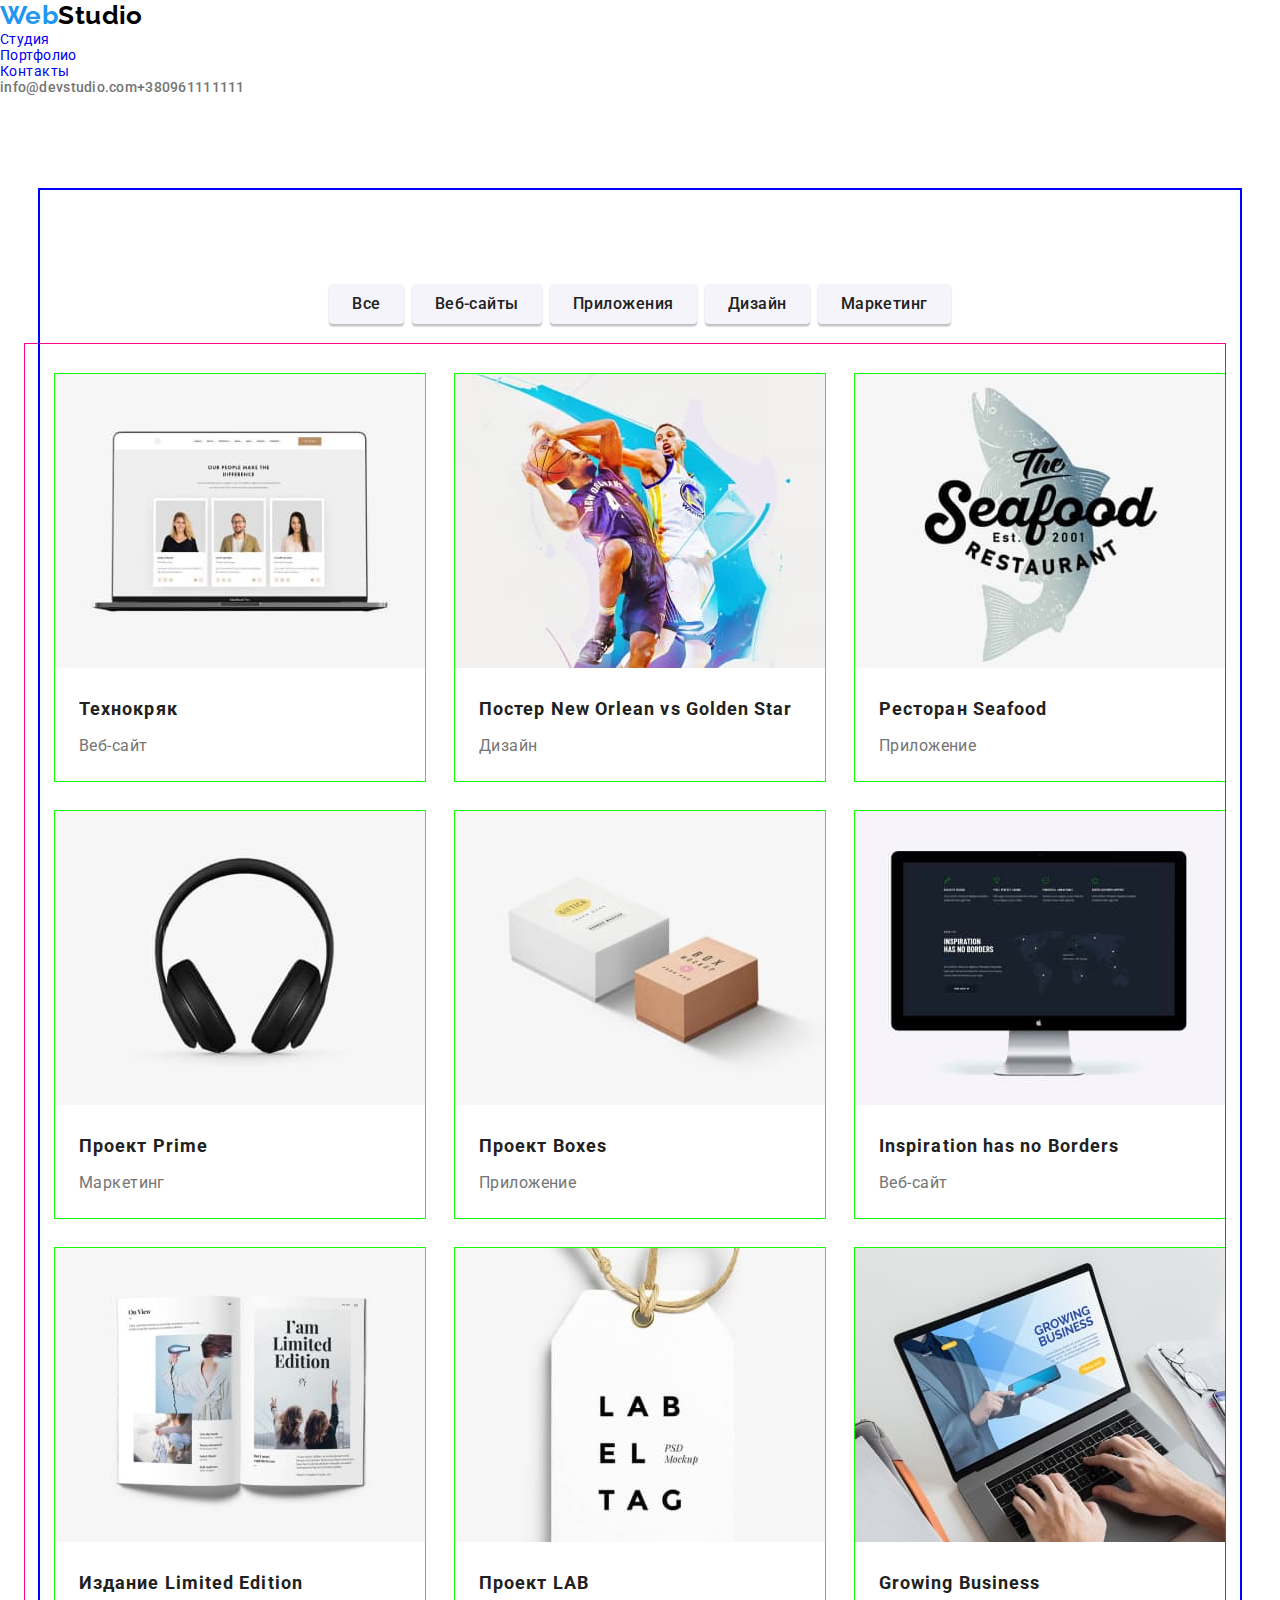
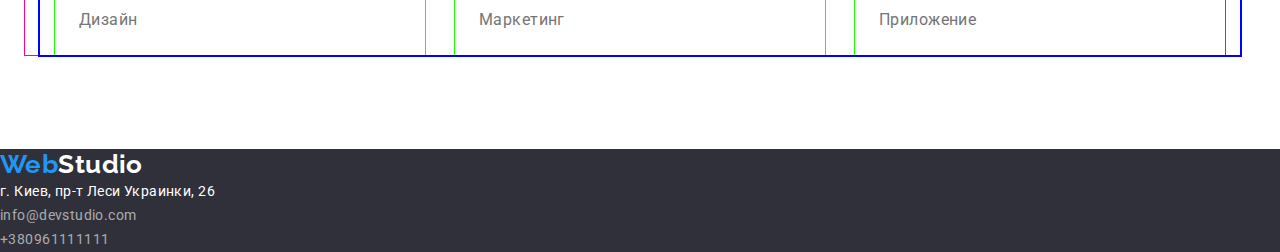
==== commit 38ed730a: "footer ---" ====
--- a/portfolio.html
+++ b/portfolio.html
@@ -45,11 +45,11 @@
 
           <div class="btn-p">
             <ul class="button-list">
-              <li class="item"><button type="button" class="button">Все</button></li>
-              <li class="item"><button type="button" class="button">Веб-сайты</button></li>
-              <li class="item"><button type="button" class="button">Приложения</button></li>
-              <li class="item"><button type="button" class="button">Дизайн</button></li>
-              <li class="item"><button type="button" class="button">Маркетинг</button></li>
+              <li class="button-item"><button type="button" class="button">Все</button></li>
+              <li class="button-item"><button type="button" class="button">Веб-сайты</button></li>
+              <li class="button-item"><button type="button" class="button">Приложения</button></li>
+              <li class="button-item"><button type="button" class="button">Дизайн</button></li>
+              <li class="button-item"><button type="button" class="button">Маркетинг</button></li>
             </ul>
           </div>
           <ul class="works-list">
--- a/css/styles.css
+++ b/css/styles.css
@@ -61,9 +61,10 @@
   margin-right: auto;
 }
 .page-header {
-  padding-top: 24px;
-  padding-bottom: 25px;
-}
+  /*padding-top: 24px;
+  padding-bottom: 25px;*/
+}
+
 /*Logo*/
 .logo,
 .logo-footer {
@@ -151,9 +152,14 @@
   background-color: var(--footer-bg-color);
   text-align: center;
 }
+
 .conteiner .hero-content {
-  margin-left: 252px;
-  margin-right: 252px;
+  /* margin-top: 200px;
+  margin-bottom: 200px;*/
+  padding-top: 200px;
+  padding-bottom: 200px;
+  margin-left: auto;
+  margin-right: auto;
   text-align: center;
 }
 
@@ -176,10 +182,9 @@
 
 /*Button*/
 .hero-button {
-  margin-right: 200px;
-  margin-left: 200px;
-
-  margin-bottom: 200px;
+  margin-right: auto;
+  margin-left: auto;
+
   min-width: 200px;
   min-height: 50px;
   padding: 10px 32px;
@@ -342,8 +347,7 @@
 .footer {
   background-color: var(--footer-bg-color);
 
-  height: 252px;
-  /*left: 0px;position: absolute;*/
+  /*height: 252px;left: 0px;position: absolute;*/
 }
 .footer .link {
   color: var(--hero-text-color);
@@ -368,8 +372,9 @@
 /*PORTFOLIO*/
 .btn-p {
   margin-top: 0;
-  margin-bottom: 34px;
-}
+  text-align: center;
+}
+
 .button {
   font-weight: 500;
   font-size: 16px;
@@ -382,6 +387,22 @@
   border: 1px solid transparent;
 }
 
+.button-list {
+  display: inline-flex;
+  margin-right: auto;
+  margin-left: auto;
+}
+
+.button-list .button {
+  display: block;
+  margin-top: 94px;
+  margin-bottom: 50px;
+}
+
+.button-item:not(:last-child) {
+  margin-right: 8px;
+}
+
 .works-list > .item {
   outline: 1px solid rgb(21, 255, 0);
   flex-basis: calc((100% - 3 * 30px) / 3);
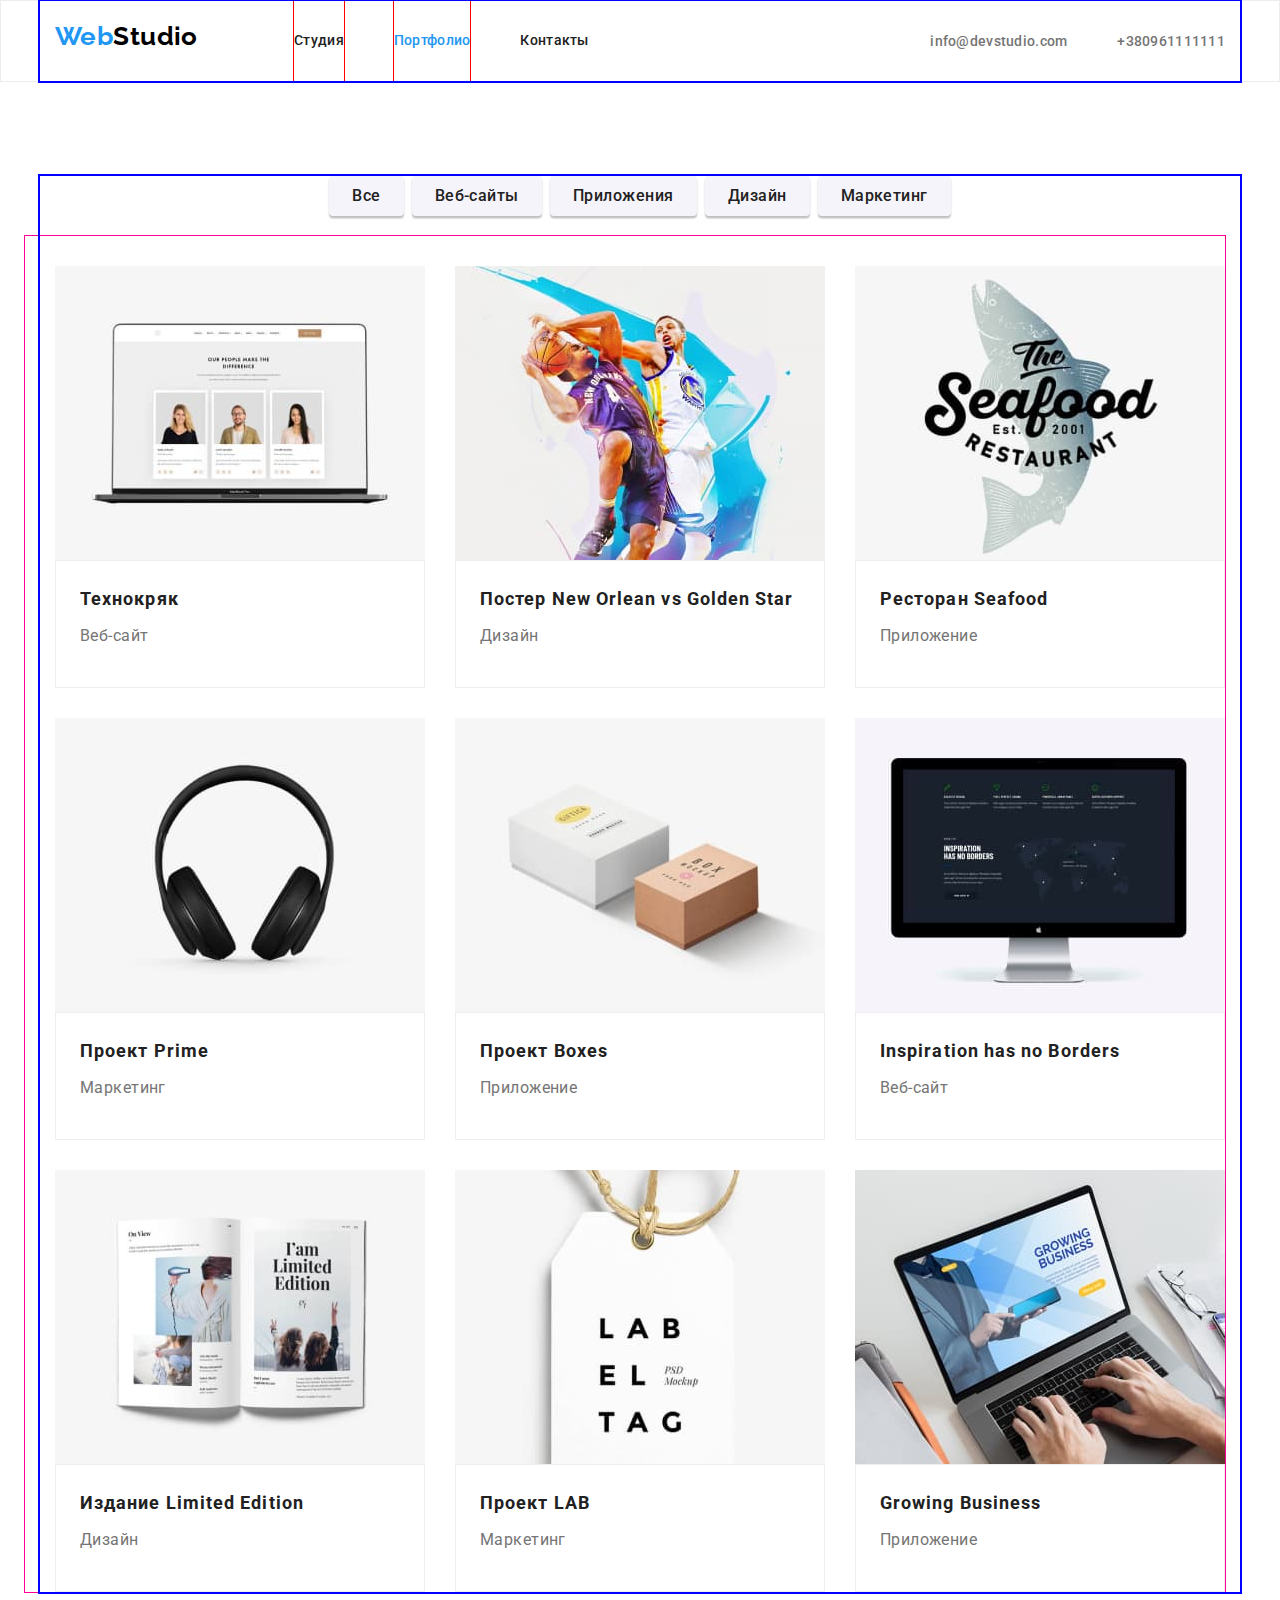
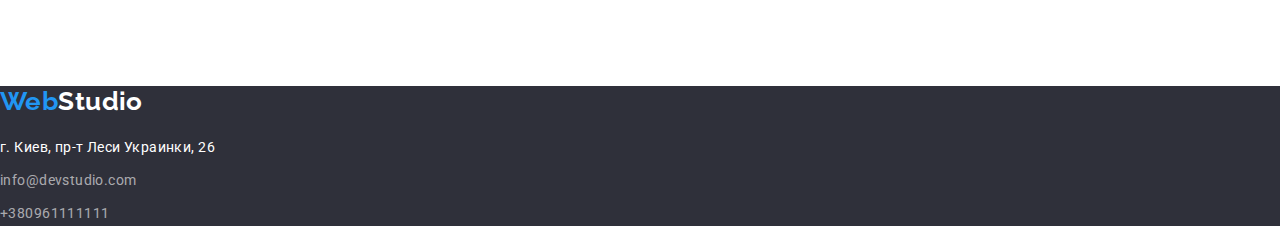
==== commit ccab8e36: "проверить" ====
--- a/portfolio.html
+++ b/portfolio.html
@@ -18,24 +18,27 @@
     <link rel="stylesheet" href="./css/styles.css" />
   </head>
   <body>
-    <header>
-      <nav>
-        <a href="#studio" class="logo"
-          ><span class="logo-part-one">Web</span><span class="logo-part-two">Studio</span>
-        </a>
+    <header class="page-header">
+      <div class="conteiner main">
+        <nav class="nav">
+          <a class="link logo" href="#studio"
+            ><span class="logo-part-one">Web</span><span class="logo-part-two">Studio</span>
+          </a>
 
-        <ul class="site-nav">
-          <li><a href="./index.html" class="link">Студия</a></li>
-          <li><a href="./portfolio.html" class="link current">Портфолио</a></li>
-          <li><a href="#contacts" class="link">Контакты</a></li>
+          <ul class="menu">
+            <li class="menu-item"><a class="link" href="./index.html">Студия</a></li>
+            <li class="menu-item"><a class="link current" href="#portfolio">Портфолио</a></li>
+            <li class="menu-item"><a class="link" href="#contacts">Контакты</a></li>
+          </ul>
+        </nav>
+
+        <ul class="contacts">
+          <li class="item"><a class="link" href="mailto:info@devstudio.com">info@devstudio.com</a></li>
+          <li class="item"><a class="link" href="tel:+380961111111">+380961111111</a></li>
         </ul>
-      </nav>
+      </div>
+    </header>
 
-      <ul class="contacts">
-        <li><a href="mailto:info@devstudio.com" class="link">info@devstudio.com</a></li>
-        <li><a href="tel:+380961111111" class="link">+380961111111</a></li>
-      </ul>
-    </header>
     <main>
       <!--Работы-->
       <section class="section">
@@ -55,18 +58,24 @@
           <ul class="works-list">
             <li class="item">
               <img class="works-foto" src="./images/img1.jpg" alt="Веб-сайт" width="370" height="294" />
-              <h2 class="work-title">Технокряк</h2>
-              <p class="work-title-item">Веб-сайт</p>
+              <div class="portfolio-content">
+                <h2 class="work-title">Технокряк</h2>
+                <p class="work-title-item">Веб-сайт</p>
+              </div>
             </li>
             <li class="item">
               <img class="works-foto" src="./images/img2.jpg" alt="Дизайн постера" width="370" height="294" />
-              <h2 class="work-title">Постер New Orlean vs Golden Star</h2>
-              <p class="work-title-item">Дизайн</p>
+              <div class="portfolio-content">
+                <h2 class="work-title">Постер New Orlean vs Golden Star</h2>
+                <p class="work-title-item">Дизайн</p>
+              </div>
             </li>
             <li class="item">
               <img class="works-foto" src="./images/img3.jpg" alt="Приложение для ресторана" width="370" height="294" />
-              <h2 class="work-title">Ресторан Seafood</h2>
-              <p class="work-title-item">Приложение</p>
+              <div class="portfolio-content">
+                <h2 class="work-title">Ресторан Seafood</h2>
+                <p class="work-title-item">Приложение</p>
+              </div>
             </li>
             <li class="item">
               <img
@@ -76,23 +85,31 @@
                 width="370"
                 height="294"
               />
-              <h2 class="work-title">Проект Prime</h2>
-              <p class="work-title-item">Маркетинг</p>
+              <div class="portfolio-content">
+                <h2 class="work-title">Проект Prime</h2>
+                <p class="work-title-item">Маркетинг</p>
+              </div>
             </li>
             <li class="item">
               <img class="works-foto" src="./images/img5.jpg" alt="Разработка приложения" width="370" height="294" />
-              <h2 class="work-title">Проект Boxes</h2>
-              <p class="work-title-item">Приложение</p>
+              <div class="portfolio-content">
+                <h2 class="work-title">Проект Boxes</h2>
+                <p class="work-title-item">Приложение</p>
+              </div>
             </li>
             <li class="item">
               <img class="works-foto" src="./images/img6.jpg" alt="Разработка веб-сайта" width="370" height="294" />
-              <h2 class="work-title">Inspiration has no Borders</h2>
-              <p class="work-title-item">Веб-сайт</p>
+              <div class="portfolio-content">
+                <h2 class="work-title">Inspiration has no Borders</h2>
+                <p class="work-title-item">Веб-сайт</p>
+              </div>
             </li>
             <li class="item">
               <img class="works-foto" src="./images/img7.jpg" alt="Дизайн издания" width="370" height="294" />
-              <h2 class="work-title">Издание Limited Edition</h2>
-              <p class="work-title-item">Дизайн</p>
+              <div class="portfolio-content">
+                <h2 class="work-title">Издание Limited Edition</h2>
+                <p class="work-title-item">Дизайн</p>
+              </div>
             </li>
             <li class="item">
               <img
@@ -102,18 +119,23 @@
                 width="370"
                 height="294"
               />
-              <h2 class="work-title">Проект LAB</h2>
-              <p class="work-title-item">Маркетинг</p>
+              <div class="portfolio-content">
+                <h2 class="work-title">Проект LAB</h2>
+                <p class="work-title-item">Маркетинг</p>
+              </div>
             </li>
             <li class="item">
               <img class="works-foto" src="./images/img9.jpg" alt="Разработка приложения" width="370" height="294" />
-              <h2 class="work-title">Growing Business</h2>
-              <p class="work-title-item">Приложение</p>
+              <div class="portfolio-content">
+                <h2 class="work-title">Growing Business</h2>
+                <p class="work-title-item">Приложение</p>
+              </div>
             </li>
           </ul>
         </div>
       </section>
     </main>
+
     <footer class="footer" id="contacts">
       <a class="logo-footer" href="./index.html" lang="en"
         ><span class="logo-part-one">Web</span><span class="logo-part-t">Studio</span>
--- a/css/styles.css
+++ b/css/styles.css
@@ -32,6 +32,9 @@
 
   --primery-font-family: 'Roboto', sans-serif;
   --logo-font-family: 'Raleway', sans-serif;
+
+  --header-border: #ececec;
+  --portfolio-border: #eeeeee;
 }
 
 body {
@@ -60,9 +63,11 @@
 .nav {
   margin-right: auto;
 }
+.header.section {
+  padding-top: 0px;
+}
 .page-header {
-  /*padding-top: 24px;
-  padding-bottom: 25px;*/
+  border: 1px solid var(--header-border);
 }
 
 /*Logo*/
@@ -238,12 +243,12 @@
 /*Feature*/
 .section-title {
   margin-bottom: 50px;
-  /* padding-top: 94px;
-  padding-bottom: 50px;*/
+
   text-align: center;
   font-weight: 700;
   font-size: 36px;
   line-height: 1.17px;
+  letter-spacing: 0.03em;
 }
 
 .feature-list {
@@ -271,6 +276,9 @@
   text-transform: uppercase;
 }
 /*Occupation*/
+.work.section {
+  padding-top: 0px;
+}
 .occupation-list {
   display: flex;
   flex-wrap: nowrap;
@@ -296,12 +304,13 @@
 
 .team-item {
   flex-basis: calc((100% - 4 * 30px) / 4);
-  text-align: center;
+
+  box-shadow: 0px 1px 3px rgba(0, 0, 0, 0.12), 0px 1px 1px rgba(0, 0, 0, 0.14), 0px 2px 1px rgba(0, 0, 0, 0.2);
+  border-radius: 0px 0px 4px 4px;
 }
 
 .team-foto {
   margin-top: 0;
-  margin-bottom: 30px;
 }
 
 .title-item {
@@ -310,6 +319,12 @@
   line-height: 1.71;
 }
 
+.text-team {
+  padding-top: 30px;
+  padding-bottom: 30px;
+  text-align: center;
+  background-color: var(--hero-text-color);
+}
 .team-item-name {
   margin-top: 0;
   margin-bottom: 10px;
@@ -320,7 +335,7 @@
 
 .team-item-position {
   margin-top: 0;
-  margin-bottom: 30px;
+
   font-size: 16px;
   line-height: 1.19;
 }
@@ -344,16 +359,26 @@
 }
 
 /*FOOTER*/
+.logo-footer.link {
+  margin: 0px;
+}
 .footer {
   background-color: var(--footer-bg-color);
 
   /*height: 252px;left: 0px;position: absolute;*/
 }
+.footer-nav {
+  width: calc(100% / 12 * 3);
+  padding-top: 60px;
+  padding-bottom: 60px;
+}
+
 .footer .link {
   color: var(--hero-text-color);
 }
 
 .address {
+  margin: 20px 0px 0px;
 }
 
 .footer-list {
@@ -364,7 +389,9 @@
 .footer-contacts .link {
   color: var(--footer-contact-color);
 }
-
+.footer-contacts {
+  margin-top: 9px;
+}
 .logo-part-t {
   color: var(--hero-text-color);
 }
@@ -395,7 +422,6 @@
 
 .button-list .button {
   display: block;
-  margin-top: 94px;
   margin-bottom: 50px;
 }
 
@@ -403,8 +429,14 @@
   margin-right: 8px;
 }
 
+img {
+  display: block;
+  max-width: 100%;
+  height: auto;
+}
+
 .works-list > .item {
-  outline: 1px solid rgb(21, 255, 0);
+  /*outline: 1px solid rgb(21, 255, 0);*/
   flex-basis: calc((100% - 3 * 30px) / 3);
 
   margin-left: 30px;
@@ -423,13 +455,13 @@
   margin-top: -30px;
 }
 
-.works-foto {
-  margin-bottom: 20px;
+.portfolio-content {
+  padding: 20px 24px;
+  background: var(--primary-bg-color);
+  border: 1px solid var(--portfolio-border);
 }
 
 .work-title {
-  margin-right: 24px;
-  margin-left: 24px;
   margin-bottom: 4px;
 
   font-weight: 700;
@@ -439,10 +471,6 @@
 }
 
 .work-title-item {
-  margin-right: 24px;
-  margin-left: 24px;
-  margin-bottom: 20px;
-
   font-size: 16px;
   line-height: 1.87;
 }
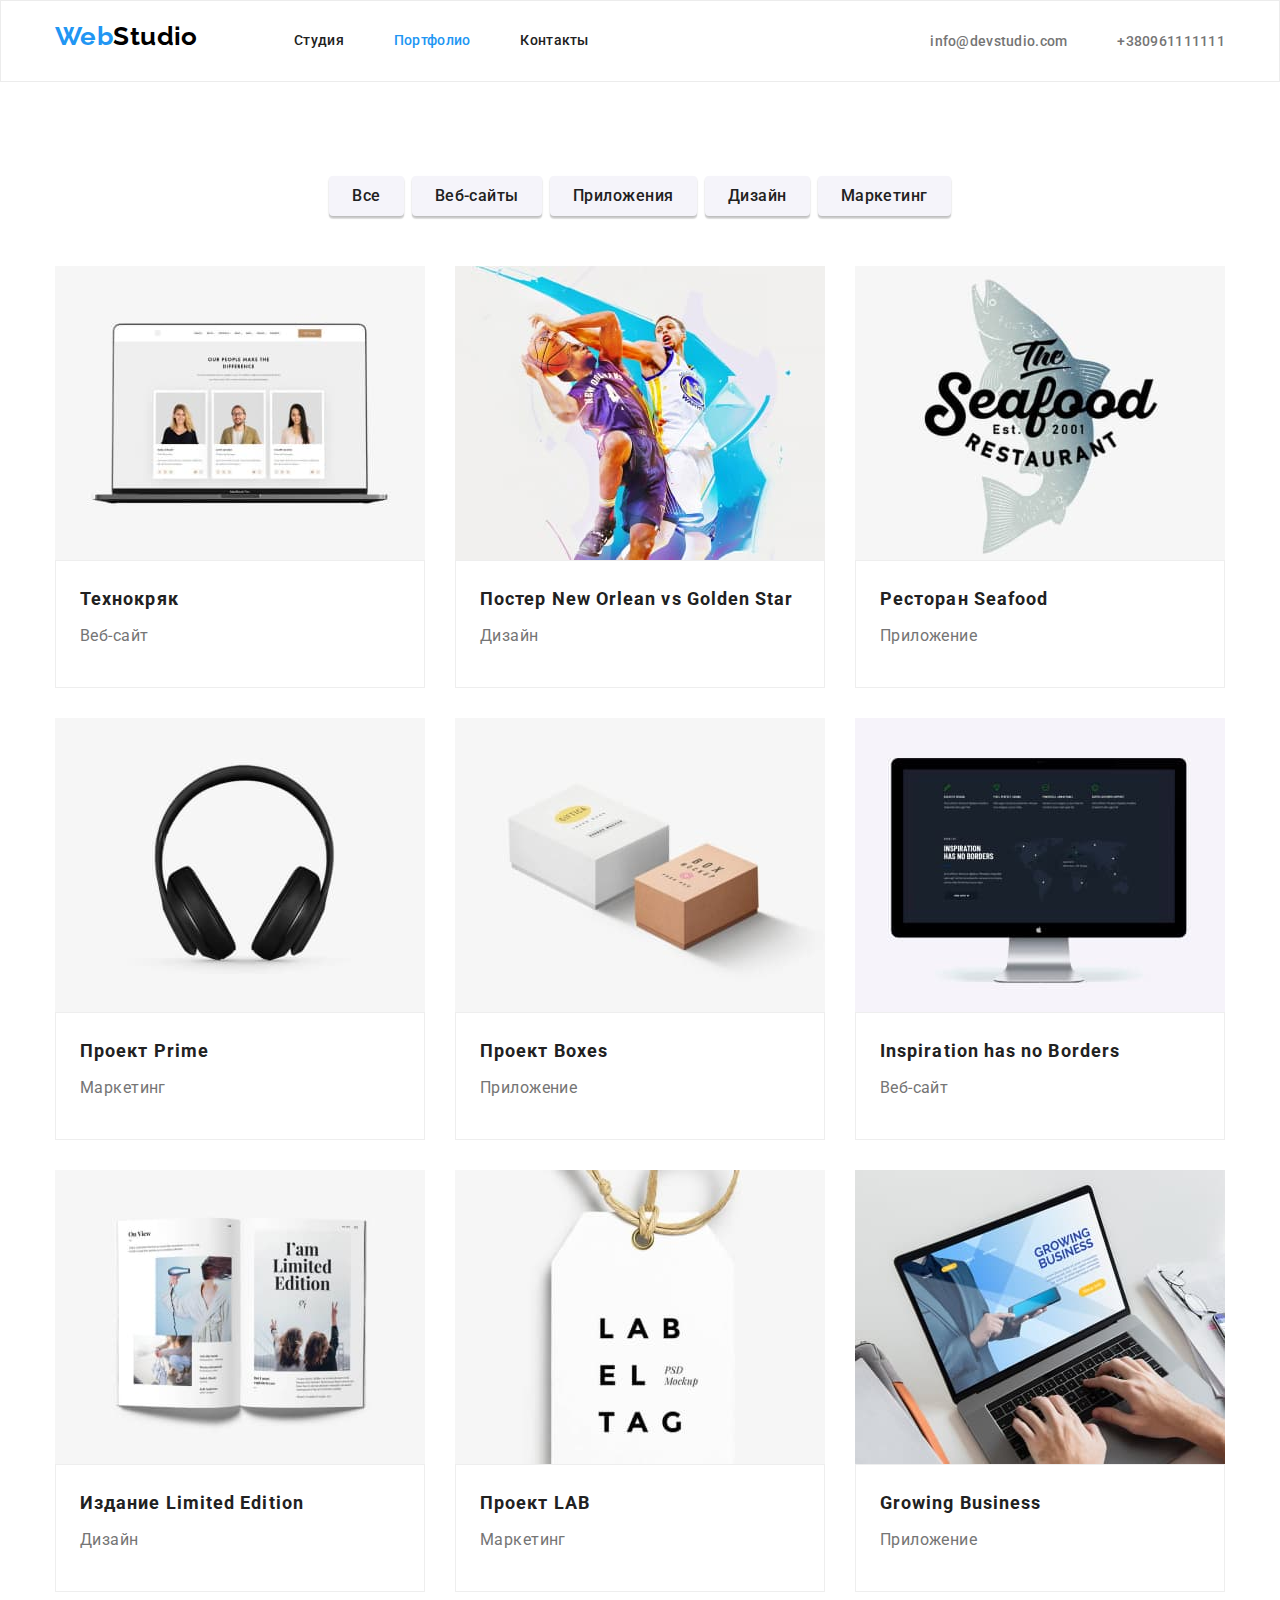
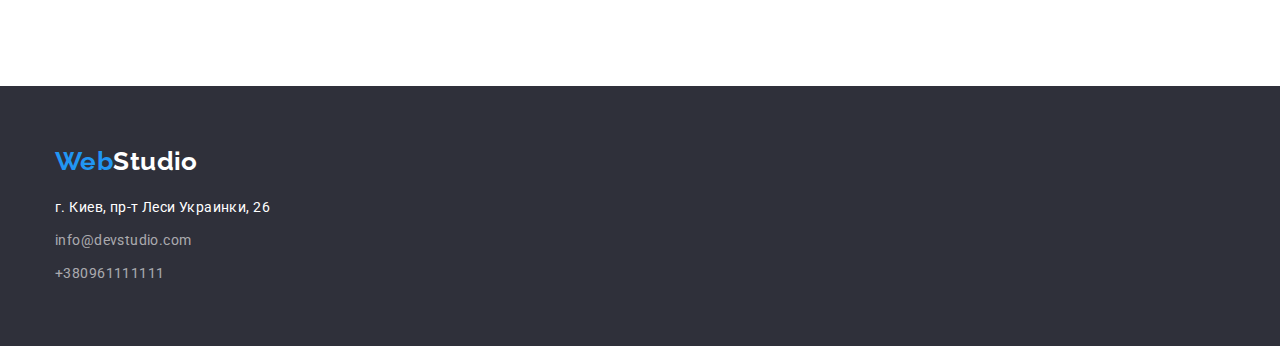
==== commit b6eeadb6: "на отправку" ====
--- a/portfolio.html
+++ b/portfolio.html
@@ -21,7 +21,7 @@
     <header class="page-header">
       <div class="conteiner main">
         <nav class="nav">
-          <a class="link logo" href="#studio"
+          <a class="link logo" href="./index.html"
             ><span class="logo-part-one">Web</span><span class="logo-part-two">Studio</span>
           </a>
 
@@ -135,25 +135,27 @@
         </div>
       </section>
     </main>
-
     <footer class="footer" id="contacts">
-      <a class="logo-footer" href="./index.html" lang="en"
-        ><span class="logo-part-one">Web</span><span class="logo-part-t">Studio</span>
-      </a>
-
-      <address class="address">
-        <ul class="footer-list">
-          <li>
-            <a class="link" href="https://goo.gl/maps/3yur5tBAN58PeFfx5" rel="noopener noreferrer"
-              >г. Киев, пр-т Леси Украинки, 26</a
-            >
-          </li>
-          <li class="footer-contacts">
-            <a class="link" href="mailto:info@devstudio.com">info@devstudio.com</a>
-          </li>
-          <li class="footer-contacts"><a class="link" href="tel:+380961111111">+380961111111</a></li>
-        </ul>
-      </address>
+      <div class="conteiner">
+        <div class="footer-nav">
+          <a class="logo-footer link" href="./index.html" lang="en"
+            ><span class="logo-part-one">Web</span><span class="logo-part-t">Studio</span>
+          </a>
+          <address class="address">
+            <ul class="footer-list">
+              <li>
+                <a class="link" href="https://goo.gl/maps/3yur5tBAN58PeFfx5" rel="noopener noreferrer"
+                  >г. Киев, пр-т Леси Украинки, 26</a
+                >
+              </li>
+              <li class="footer-contacts">
+                <a class="link" href="mailto:info@devstudio.com">info@devstudio.com</a>
+              </li>
+              <li class="footer-contacts"><a class="link" href="tel:+380961111111">+380961111111</a></li>
+            </ul>
+          </address>
+        </div>
+      </div>
     </footer>
   </body>
 </html>
--- a/css/styles.css
+++ b/css/styles.css
@@ -16,7 +16,7 @@
   padding-right: 15px;
   padding-left: 15px;
   width: 1200px;
-  outline: 2px solid blue;
+  /*outline: 2px solid blue;*/
 }
 :root {
   --primary-text-color: #212121;
@@ -117,7 +117,7 @@
 }
 
 .menu-item:not(:last-child) {
-  outline: 1px solid red; /*убрать*/
+  /*outline: 1px solid red;*/
   margin-right: 50px;
 }
 
@@ -159,8 +159,6 @@
 }
 
 .conteiner .hero-content {
-  /* margin-top: 200px;
-  margin-bottom: 200px;*/
   padding-top: 200px;
   padding-bottom: 200px;
   margin-left: auto;
@@ -170,13 +168,11 @@
 
 .hero-content {
   width: calc((100% / 12) * 7);
-
-  /* */
-}
+}
+
 .hero-title {
-  /**/
-
   margin-bottom: 30px;
+
   color: var(--hero-text-color);
   font-weight: 900;
   font-size: 44px;
@@ -204,7 +200,6 @@
   font-weight: 700;
   font-size: 16px;
   line-height: 1.87;
-
   letter-spacing: 0.06em;
 }
 
@@ -225,12 +220,6 @@
   background-color: var(--accent-color);
 }
 
-/*
-.section-title,
-.feature-list.title .team-item-name {
-  color: var(--primary-text-color);
-} */
-
 .section {
   padding-top: 94px;
   padding-bottom: 94px;
@@ -247,7 +236,7 @@
   text-align: center;
   font-weight: 700;
   font-size: 36px;
-  line-height: 1.17px;
+  line-height: 1.17;
   letter-spacing: 0.03em;
 }
 
@@ -255,10 +244,8 @@
   display: flex;
   flex-wrap: nowrap;
 
-  outline: 1px solid rgb(255, 0, 149);
   padding: 0px;
   margin: 0px;
-
   margin-top: -30px;
   margin-left: -30px;
 }
@@ -275,10 +262,12 @@
   line-height: 1.14;
   text-transform: uppercase;
 }
+
 /*Occupation*/
 .work.section {
   padding-top: 0px;
 }
+
 .occupation-list {
   display: flex;
   flex-wrap: nowrap;
@@ -286,15 +275,18 @@
   margin-top: -30px;
   margin-left: -30px;
 }
+
 .occupation-list > .item {
   flex-basis: calc((100% - 3 * 30px) / 3);
   text-align: center;
 }
+
 /*Team*/
 .item {
   margin-top: 30px;
   margin-left: 30px;
 }
+
 .card-set {
   display: flex;
   flex-wrap: wrap;
@@ -315,7 +307,7 @@
 
 .title-item {
   margin-top: 0;
-  margin-bottom: 30px; /* */
+  margin-bottom: 30px;
   line-height: 1.71;
 }
 
@@ -325,6 +317,7 @@
   text-align: center;
   background-color: var(--hero-text-color);
 }
+
 .team-item-name {
   margin-top: 0;
   margin-bottom: 10px;
@@ -335,10 +328,10 @@
 
 .team-item-position {
   margin-top: 0;
-
   font-size: 16px;
   line-height: 1.19;
 }
+
 .title-item,
 .team-item-position,
 .work-title-item {
@@ -362,11 +355,11 @@
 .logo-footer.link {
   margin: 0px;
 }
+
 .footer {
   background-color: var(--footer-bg-color);
-
-  /*height: 252px;left: 0px;position: absolute;*/
-}
+}
+
 .footer-nav {
   width: calc(100% / 12 * 3);
   padding-top: 60px;
@@ -389,9 +382,11 @@
 .footer-contacts .link {
   color: var(--footer-contact-color);
 }
+
 .footer-contacts {
   margin-top: 9px;
 }
+
 .logo-part-t {
   color: var(--hero-text-color);
 }
@@ -444,7 +439,7 @@
 }
 
 .works-list {
-  outline: 1px solid rgb(255, 0, 149);
+  /* outline: 1px solid rgb(255, 0, 149);*/
   padding: 0px;
   margin: 0px;
   list-style: none;
